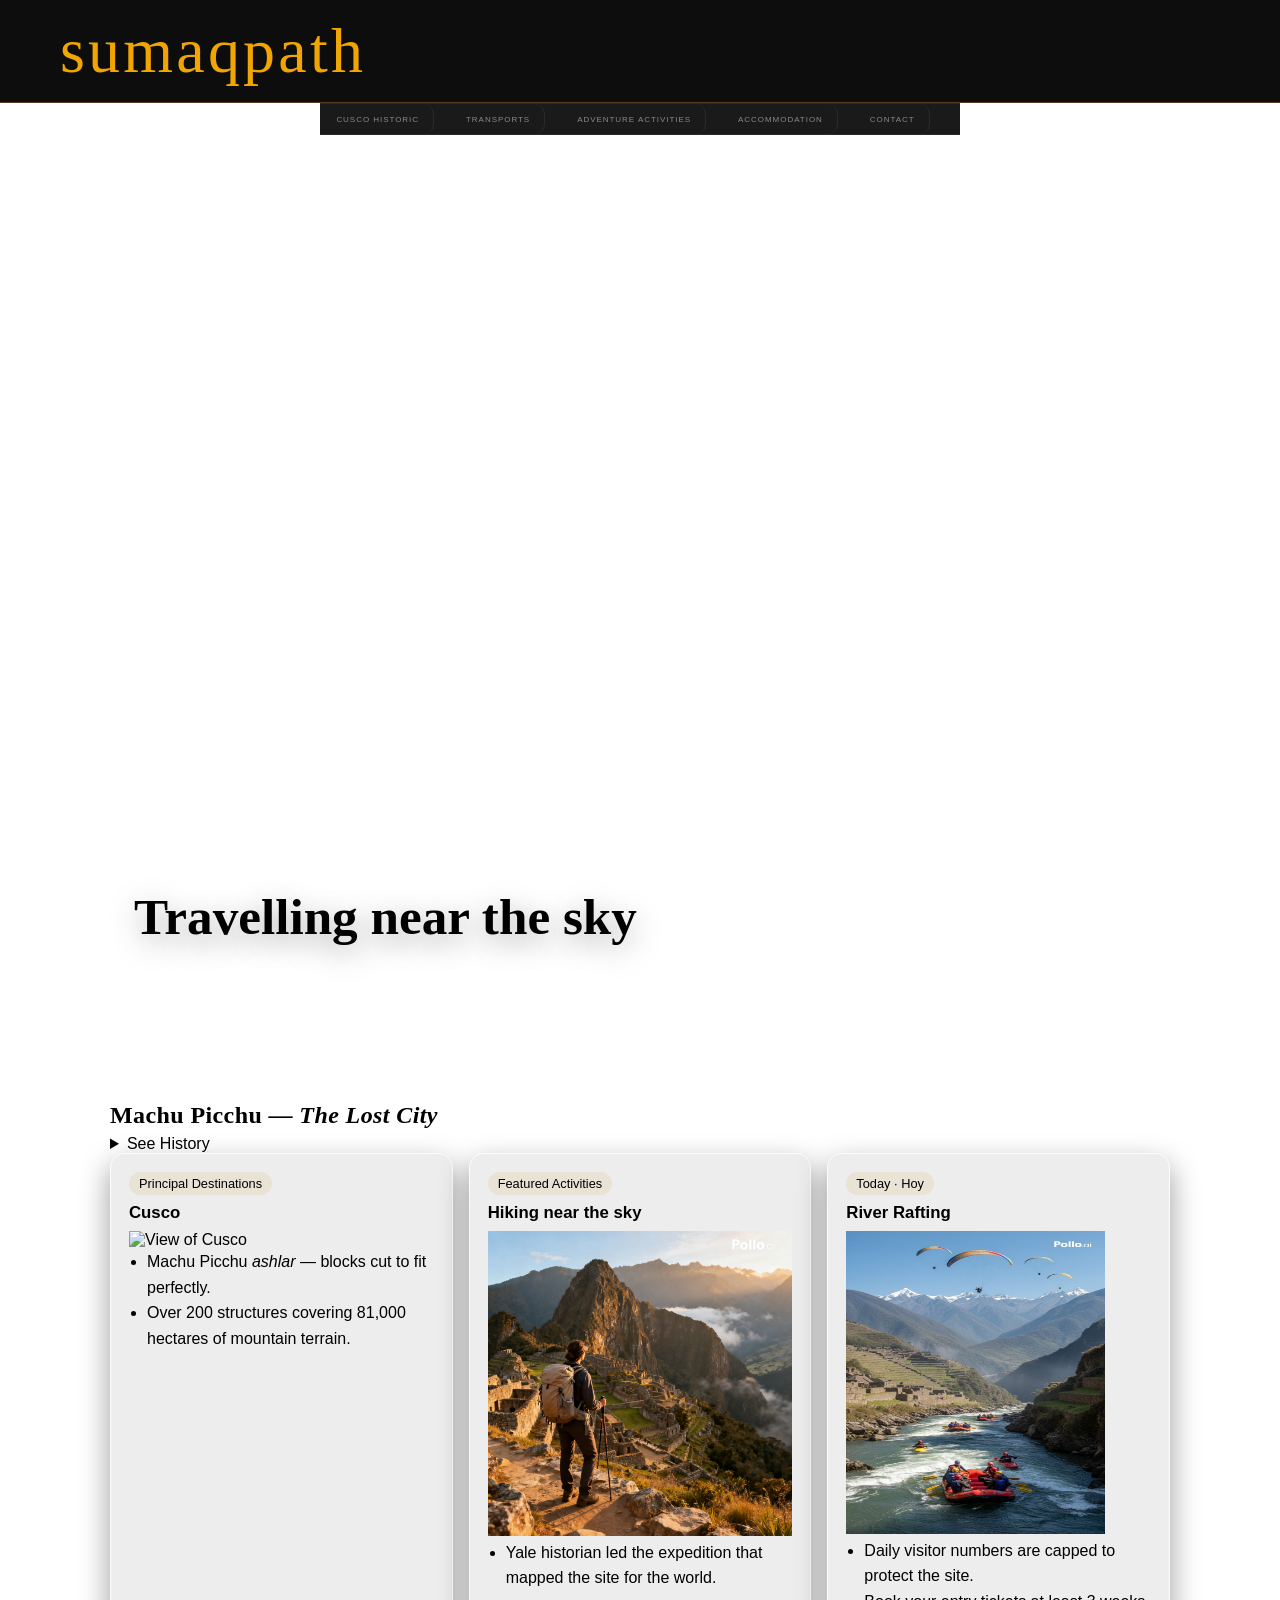
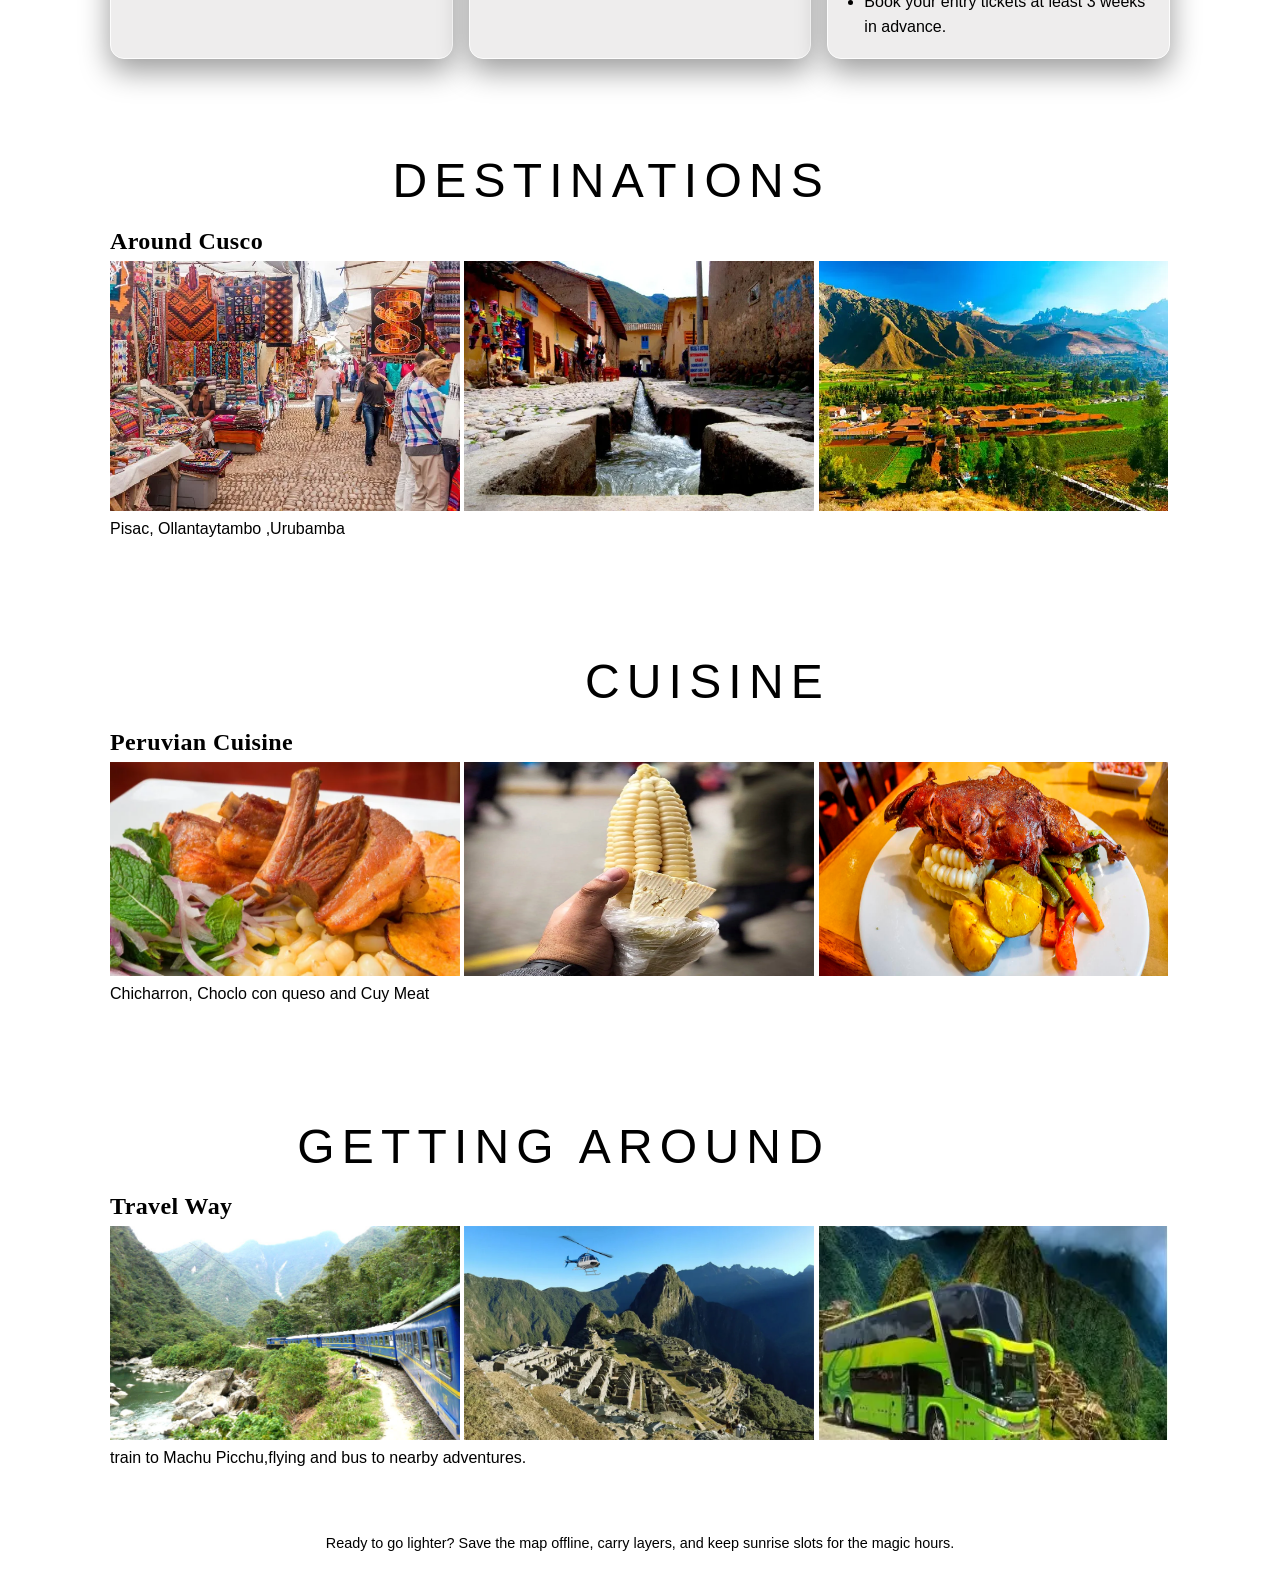
==== index.html @ dcf37de0 "Add files via upload" ====
<!DOCTYPE html>
<html lang="en">

<head>
    <meta charset="UTF-8">
    <meta name="viewport" content="width=device-width, initial-scale=1.0">
    <title>Sumaqpath</title>
    <link rel="stylesheet" href="style.css">
</head>

<body>
    <header>
        <nav>
            <div class="brand">
                <span style="font: weight 300px; color:#f0a500; font-family:Georgia, serif; letter-spacing:0.05em;">
                    sumaqpath
                </span>
            </div>
        </nav>
    </header>

    <nav class="section-nav">
        <a href="cusco-historic.html" class="active">Cusco Historic</a>
        <a href="transports.html">Transports</a>
        <a href="adventure.html">Adventure Activities</a>
        <a href="accommodation.html">Accommodation</a>
        <a href="contact.html">Contact</a>
    </nav>

    <main>

        <!-- HERO -->
        <section class="hero mural">
            <video id="miVideo" autoplay muted playsinline loop preload="auto">
                <source src="istockphoto-2167293862-640_adpp_is.mp4" type="video/mp4">
            </video>

            <div>
                <h1>Travelling near the sky</h1>


            </div>
        </section>

        <hr class="divider">

        <!-- MACHU PICCHU HISTORY -->
        <section id="machu-picchu">
            <p class="section-label"></p>

            <h2>Machu Picchu — <em>The Lost City</em></h2>
            <details class="history-toggle">
                <summary>See History</summary>
                <div class="history-content">

                    <p>
                        Built around 1450 during the reign of the Inca emperor Pachacuti, Machu Picchu sits at
                        2,430 metres above sea level in the Eastern Cordillera of southern Peru, about 80 km
                        northwest of Cusco. Its stones were cut with such precision that no mortar was needed —
                        and during earthquakes, they shift and fall back into place, a remarkable feat of engineering
                        on a site built directly over two fault lines.
                    </p>

                    <p>
                        Abandoned roughly a century later during the Spanish conquest, the citadel remained largely
                        unknown to the outside world until 1911, when historian Hiram Bingham brought it to
                        international attention. Today it is a UNESCO World Heritage Site and one of the New Seven
                        Wonders of the World, receiving over 1.5 million visitors annually.
                    </p>
                </div>
            </details>


            <div class="card-grid">
                <article class="card">
                    <span>Principal Destinations</span>
                    <h3>Cusco</h3>
                    <img src="Cuzco adventures 2.jpeg" alt="View of Cusco" style="width:100%; height:auto;">
                    <ul>
                        <li>Machu Picchu <em>ashlar</em> — blocks cut to fit perfectly.</li>
                        <li>Over 200 structures covering 81,000 hectares of mountain terrain.</li>
                    </ul>
                </article>

                <article class="card">
                    <span>Featured Activities</span>
                    <h3>Hiking near the sky</h3>
                    <img src="Tom.jpeg" alt="Adventure activity in Peru" style="width:100%; height:auto;">
                    <ul>
                        <li>Yale historian led the expedition that mapped the site for the world.</li>

                    </ul>
                </article>

                <article class="card">
                    <span>Today · Hoy</span>
                    <h3>River Rafting</h3>
                    <img src="IMG_1631.JPG" alt="Tourist destination in Peru" style="width:85%; height:34ch;">
                    <ul>
                        <li>Daily visitor numbers are capped to protect the site.</li>
                        <li>Book your entry tickets at least 3 weeks in advance.</li>
                    </ul>
                </article>
            </div>
        </section>

        <hr class="divider">

        <!-- BACKPACKER GUIDE -->
        <section id="Destinations">
            <p class="section-label">Destinations</p>
            <h2>Around Cusco</h2>
            <img src="pisac.webp" alt="Adventure activity in Peru" style="width:33%; height:auto;">
            <img src="Ollantaytambo.webp" alt="Adventure activity in Peru" style="width:33%; height:auto;">
            <img src="Urubamba.webp" alt="Adventure activity in Peru" style="width:33%; height:auto;">
            <p>
                Pisac, Ollantaytambo ,Urubamba

            </p>
        </section>

        <hr class="divider">

        <!-- PERUVIAN CUISINE -->
        <section id="peruvian-cuisine">
            <p class="section-label">Cuisine</p>
            <h2>Peruvian Cuisine</h2>
            <img src="food1.webp" alt="Adventure activity in Peru" style="width:33%; height:24ch;">
            <img src="Choclo con queso.webp" alt="Adventure activity in Peru" style="width:33%; height:24ch;">
            <img src="Cuy.webp" alt="Adventure activity in Peru" style="width:33%; height:24ch;">




            <p>
                Chicharron, Choclo con queso and Cuy Meat

        </section>

        <hr class="divider">

        <!-- GALLERY -->
        <section id="Getting Around">
            <p class="section-label">Getting around</p>
            <h2>Travel Way</h2>
            <img src="tren-machupicchu-sm-media.jpg" alt="Adventure activity in Peru" style="width:33%; height:24ch;">
            <img src="fly.webp" alt="Adventure activity in Peru" style="width:33%; height:24ch;">
            <img src="bus.webp" alt="Adventure activity in Peru" style="width:33%; height:24ch;">

            <p>train to Machu Picchu,flying and bus to nearby adventures.</p>
        </section>

    </main>

    <footer>
        Ready to go lighter? Save the map offline, carry layers, and keep sunrise slots for the magic hours.<br>
        <span style="font-style:italic; color:rgba(233,242,245,0.4);"></span>
    </footer>

    <script>
        const heroDiv = document.querySelector('.hero.mural > div');

        if (heroDiv) {
            const observer = new IntersectionObserver((entries) => {
                entries.forEach((entry) => {
                    if (entry.isIntersecting) {
                        entry.target.classList.add('visible');
                    }
                });
            }, {
                threshold: 0.1
            });

            observer.observe(heroDiv);
        }

        const video = document.getElementById("miVideo");

        if (video) {
            video.muted = true;

            const playVideo = () => {
                video.play().catch(() => { });
            };

            playVideo();
            video.addEventListener("canplay", playVideo);

            document.addEventListener("visibilitychange", () => {
                if (!document.hidden) playVideo();
            });

            document.addEventListener("touchstart", () => {
                video.play().catch(() => { });
            }, { once: true });
        }
    </script>
</body>

</html>
---- style.css ----
:root {
    :root {
        --bg-1: #0D0D0D;
        --bg-2: #1A1A1A;
        --bg-3: #222222;
        --accent: #C9A84C;
        --soft: #F5F0E8;
        --text: #F5F0E8;
        --muted: rgba(245, 240, 232, 0.6);
    }


}

* {
    box-sizing: border-box;
}

body {
    margin: 0;
    font-family: 'Segoe UI', 'Helvetica Neue', Arial, sans-serif;
    color: var(--text);
    background: var(--bg-1));
    min-height: 100vh;
    display: flex;
    flex-direction: column;
}

/* ── HEADER & NAV ── */
header {
    position: sticky;
    top: 0;
    backdrop-filter: blur(10px);
    background: rgba(13, 13, 13, 092);
    border-bottom: 1px solid rgba(261, 168, 76, 0.3);
    z-index: 10;
}

nav {
    max-width: 1200px;
    margin: 0 auto;
    padding: 14px 20px;
    display: flex;
    gap: 18px;
    align-items: center;
    justify-content: space-between;
    flex-wrap: wrap;
}

nav .brand {
    font-family: 'Georgia', 'Times New Roman', serif;
    letter-spacing: 0.5px;
    font-size: 4rem;
    color: var(--soft);
}

nav a {
    color: var(--muted);
    text-decoration: none;
    font-size: 0.95rem;
    padding: 8px 10px;
    border-radius: 10px;
    transition: color 0.2s ease, background 0.2s ease, transform 0.2s ease;
}

nav a:hover {
    color: var(--soft);
    background: rgba(240, 165, 0, 0.12);
    transform: translateY(-1px);
}

/* ── SECTION NAV ── */
.section-nav {
    border-top: 1px solid #2a2a2a;
    border-bottom: 1px solid #2a2a2a;
    display: flex;
    align-items: center;
    padding: 0 16px;
    height: 32px;
    background: #1A1A1A;
    overflow-x: scroll;
    -webkit-overflow-scrolling: touch;
    scrollbar-width: none;
}

.section-nav::-webkit-scrollbar {
    display: none;
}

.section-nav a {
    font-size: 8px;
    letter-spacing: 0.12em;
    text-transform: uppercase;
    color: #8A8A8A;
    text-decoration: none;
    padding: 0 14px 0 0;
    height: 100%;
    display: flex;
    align-items: center;
    border-right: 1px solid #2a2a2a;
    margin-right: 14px;
    white-space: nowrap;
    flex-shrink: 0;
    transition: color 0.2s ease;
    flex: 0 0 auto;
}

.section-nav a:hover {
    color: #C9A84C
}


/* ── HERO ── */
.hero {
    position: relative;
    height: 100vh;
    overflow: hidden;
}

.hero video {
    position: absolute;
    width: 100%;
    height: 100%;
    object-fit: cover;
}

.hero.mural {
    position: relative;
    overflow: hidden;
    min-height: 500px;
    width: 100%;
    display: grid;
    align-items: end;
    color: var(--soft);
}

.hero.mural>div {
    position: relative;
    z-index: 1;
    padding: 60px 24px;
    opacity: 0;
    transform: translateY(40px);
    transition: opacity 0.9s ease, transform 0.9s ease;
}

.hero.mural>div.visible {
    opacity: 1;
    transform: translateY(0);
}

.hero h1 {
    margin: 0 0 10px;
    font-family: 'Georgia', 'Times New Roman', serif;
    font-size: clamp(2.4rem, 6vw, 3.2rem);
    color: var(--soft);
    line-height: 1.1;
    text-shadow: 0 8px 30px rgba(0, 0, 0, 0.35);
    text-align: left;
}

.hero p {
    max-width: 420px;
    margin: 0 0 18px;
    font-size: 1.05rem;
    color: var(--muted);
    text-shadow: 0 8px 30px rgba(0, 0, 0, 0.35);
    text-align: left;

}

/* ── BUTTONS ── */
.cta-row {
    display: flex;
    gap: 12px;
    flex-wrap: wrap;
}

.btn {
    display: inline-flex;
    align-items: center;
    gap: 8px;
    padding: 12px 16px;
    border-radius: 12px;
    border: 1px solid rgba(240, 165, 0, 0.45);
    text-decoration: none;
    color: var(--soft);
    font-weight: 600;
    transition: transform 0.2s ease, box-shadow 0.2s ease, border-color 0.2s ease;
}

.btn:hover {
    transform: translateY(-2px);
    box-shadow: 0 10px 25px rgba(0, 0, 0, 0.25);
    border-color: rgba(240, 165, 0, 0.7);
}

/* ── MAIN SECTIONS ── */
main {
    flex: 1;
}

section {
    max-width: 1100px;
    margin: 0 auto;
    padding: 40px 20px 20px;
}

section h2 {
    margin: 0 0 6px;
    font-family: 'Georgia', 'Times New Roman', serif;
    color: var(--soft);
    letter-spacing: 0.4px;
}

section h2 em {
    font-style: italic;
    color: var(--accent);
}

.section-label {
    font-size: 3rem;
    letter-spacing: 0.15em;
    text-transform: uppercase;
    color: var(--accent);
    margin: 0 0 6px;
    text-align: right;
}

section p {
    margin: 0 0 18px;
    color: var(--muted);
    max-width: 720px;
    line-height: 1.7;
}

section p.es {
    font-style: italic;
    color: rgba(233, 242, 245, 0.5);
    font-size: 0.92rem;
    margin-top: -10px;
}

/* ── CARDS ── */
.card-grid {
    display: grid;
    grid-template-columns: repeat(auto-fit, minmax(230px, 1fr));
    gap: 16px;
}

.card {
    padding: 18px;
    border-radius: 14px;
    background: #eeeded;
    border: 1px solid #fdfdfd;
    box-shadow: 0 12px 30px rgba(0, 0, 0, 0.4);
    transition: transform 0.2s ease, border-color 0.2s ease;
}

.card:hover {
    transform: translateY(-3px);
    border-color: #C9A84C;
}

.card h3 {
    margin: 0 0 8px;
    font-size: 1.05rem;
    color: var(--soft);
}

.card span {
    display: inline-block;
    margin-bottom: 8px;
    padding: 4px 10px;
    border-radius: 999px;
    font-size: 0.8rem;
    background: rgba(201, 168, 76, 0.15);
    color: var(--soft);
}

.card ul {
    margin: 0;
    padding-left: 18px;
    color: var(--muted);
    line-height: 1.6;
}

/* ── DIVIDER ── */
.divider {
    max-width: 1100px;
    margin: 10px auto;
    border: none;
    height: 1px;
    border-top: linear-gradient(90deg, transparent, #C9A84C, transparent);
}

/* ── FOOTER ── */
footer {
    max-width: 1100px;
    margin: 0 auto;
    padding: 26px 20px 40px;
    color: var(--muted);
    text-align: center;
    font-size: 0.9rem;
}

/* ── RESPONSIVE ── */
@media (max-width: 760px) {
    .hero.mural {
        min-height: 100px;
        height: auto;
    }

    .bg-video {
        position: relative;
        width: 180px;
        height: auto;
        top: auto;
        left: auto;
        transform: none;
        display: block;
        margin: 0 auto;
        object-fit: contain;
    }

    nav {
        padding: 8px 12px;
        gap: 4px;
        flex-wrap: wrap;
    }

    nav .brand,
    section h2,
    .hero h1 {
        font-family: 'Playfair Display, serif';

    }

    nav .links {
        display: flex;
        flex-direction: row;
        flex-wrap: wrap;
        gap: 2px;
    }

    nav .links a {
        font-size: 0.7rem;
        padding: 4px 6px;
    }

    video::-webkit-media-controls {
        display: none !important;
    }

    video::-webkit-media-controls-play-button {
        display: none !important;
    }

    .hero {
        padding-top: 100px;
        max-height: 500px;
        overflow: hidden;
        position: relative;
    }

    .hero.mural .hero-text {
        position: relative;
        z-index: 1;
    }

    .hero.mural img {
        position: absolute;
        top: 0;
        left: 0;
        width: 100%;
        height: 100%;
        object-fit: cover;
        object-position: center;
        z-index: 0;
    }


    /* ...todo tu CSS actual... */


    /* Imágenes de cards */
    .card img {
        width: 100%;
        height: 230px;
        object-fit: cover;
        object-position: center;
        border-radius: 12px;
        display: block;
    }

    .card-grid {
        display: flex;
        gap: 16px;
    }

    .card {
        flex: 1;
        align-self: stretch;
        height: 420;
        overflow: hidden;
    }

    h1,
    h2,
    p {
        text-align: center;
    }

    history-toggle {
        margin-top: 20px;
    }

    .history-toggle summary {
        cursor: pointer;
        font-weight: bold;
        font-size: 18px;
        margin-bottom: 10px;
    }

    .history-content {
        max-height: 120px;
        overflow-y: auto;
        line-height: 1.6;
        padding-right: 8px;
    }
}
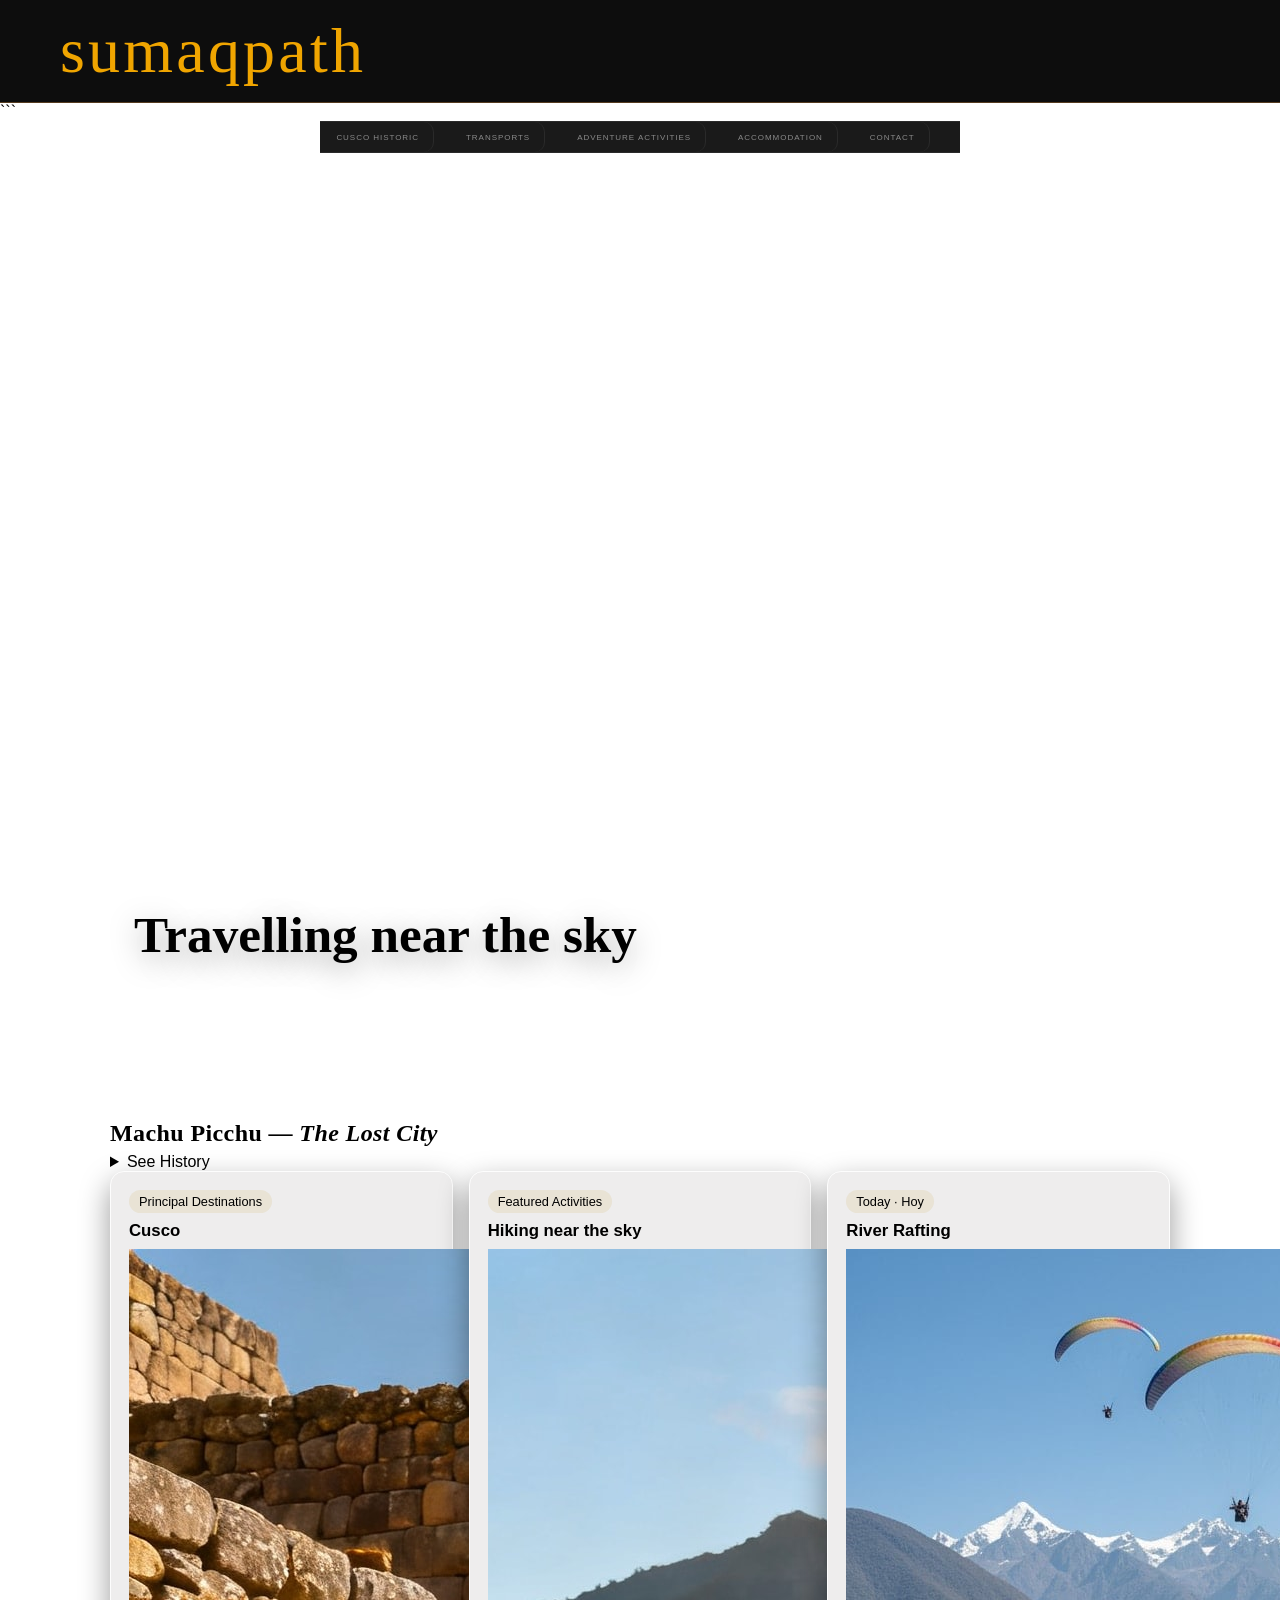
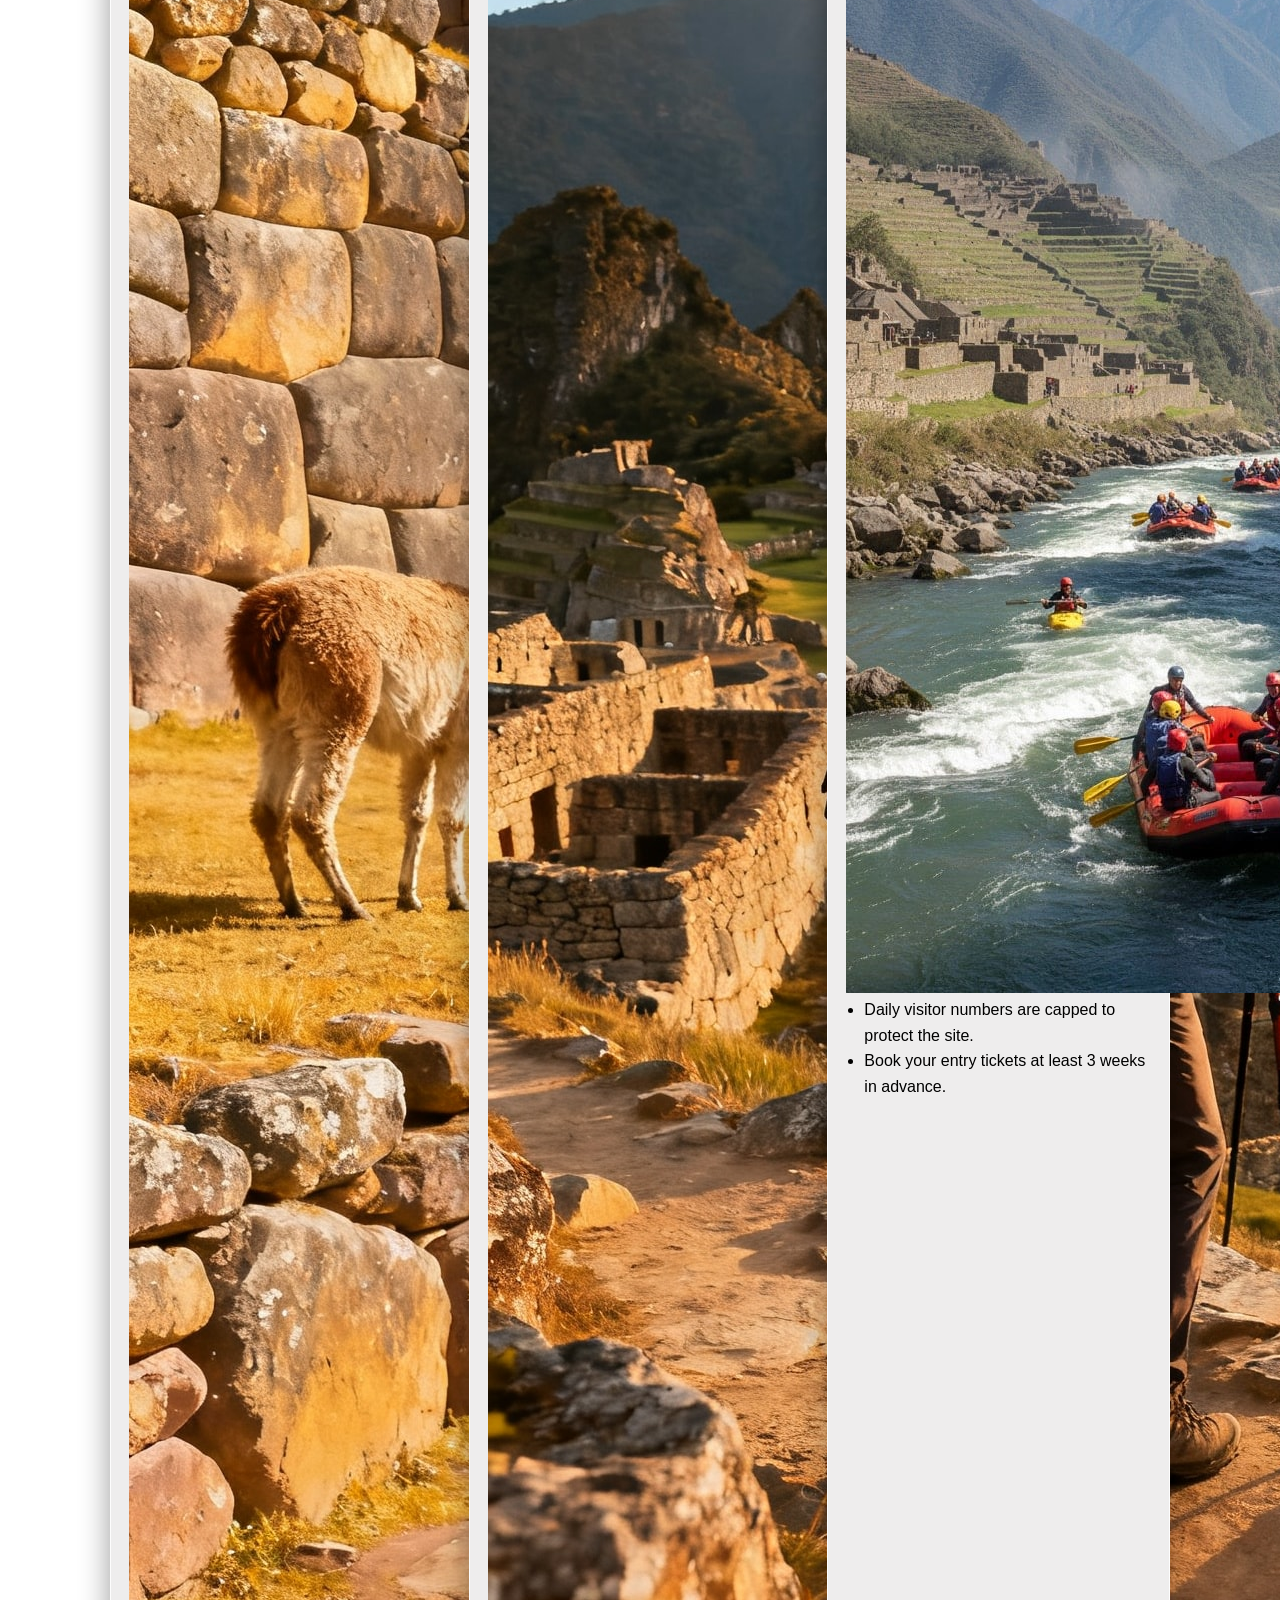
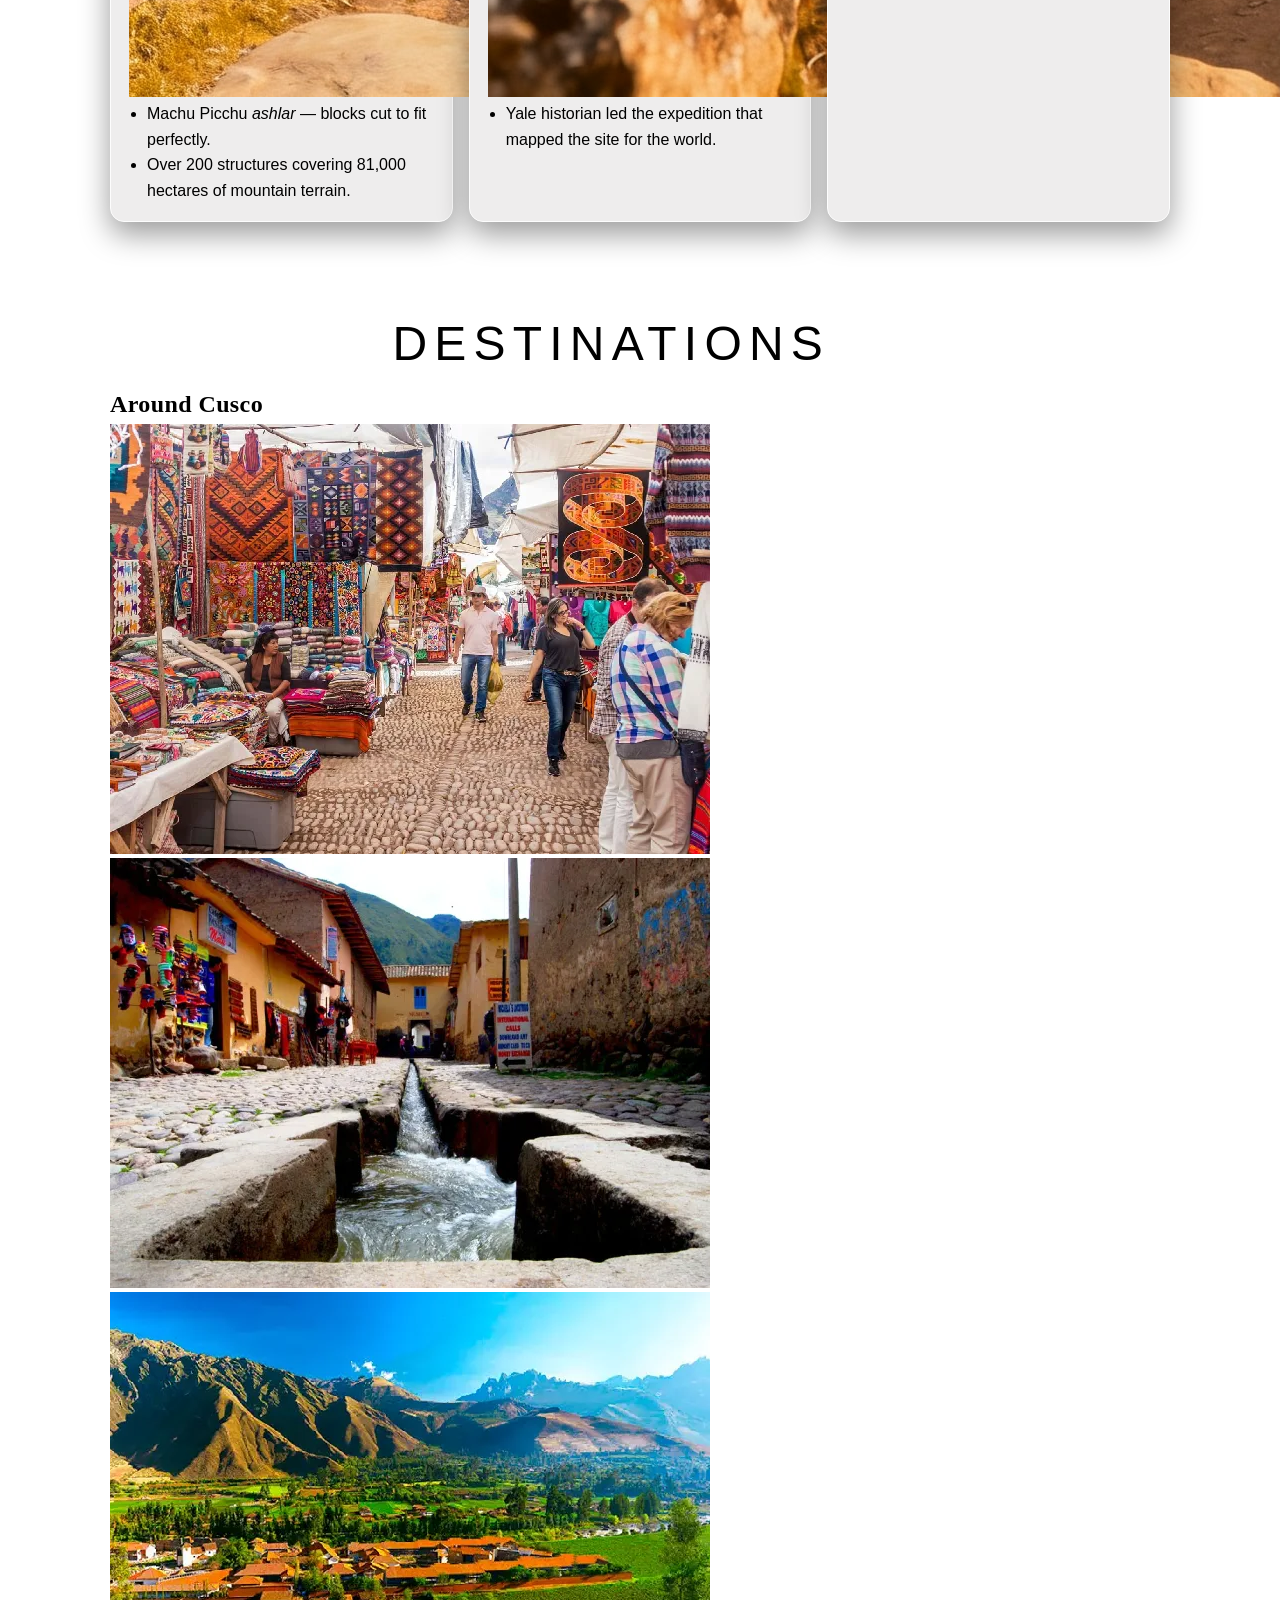
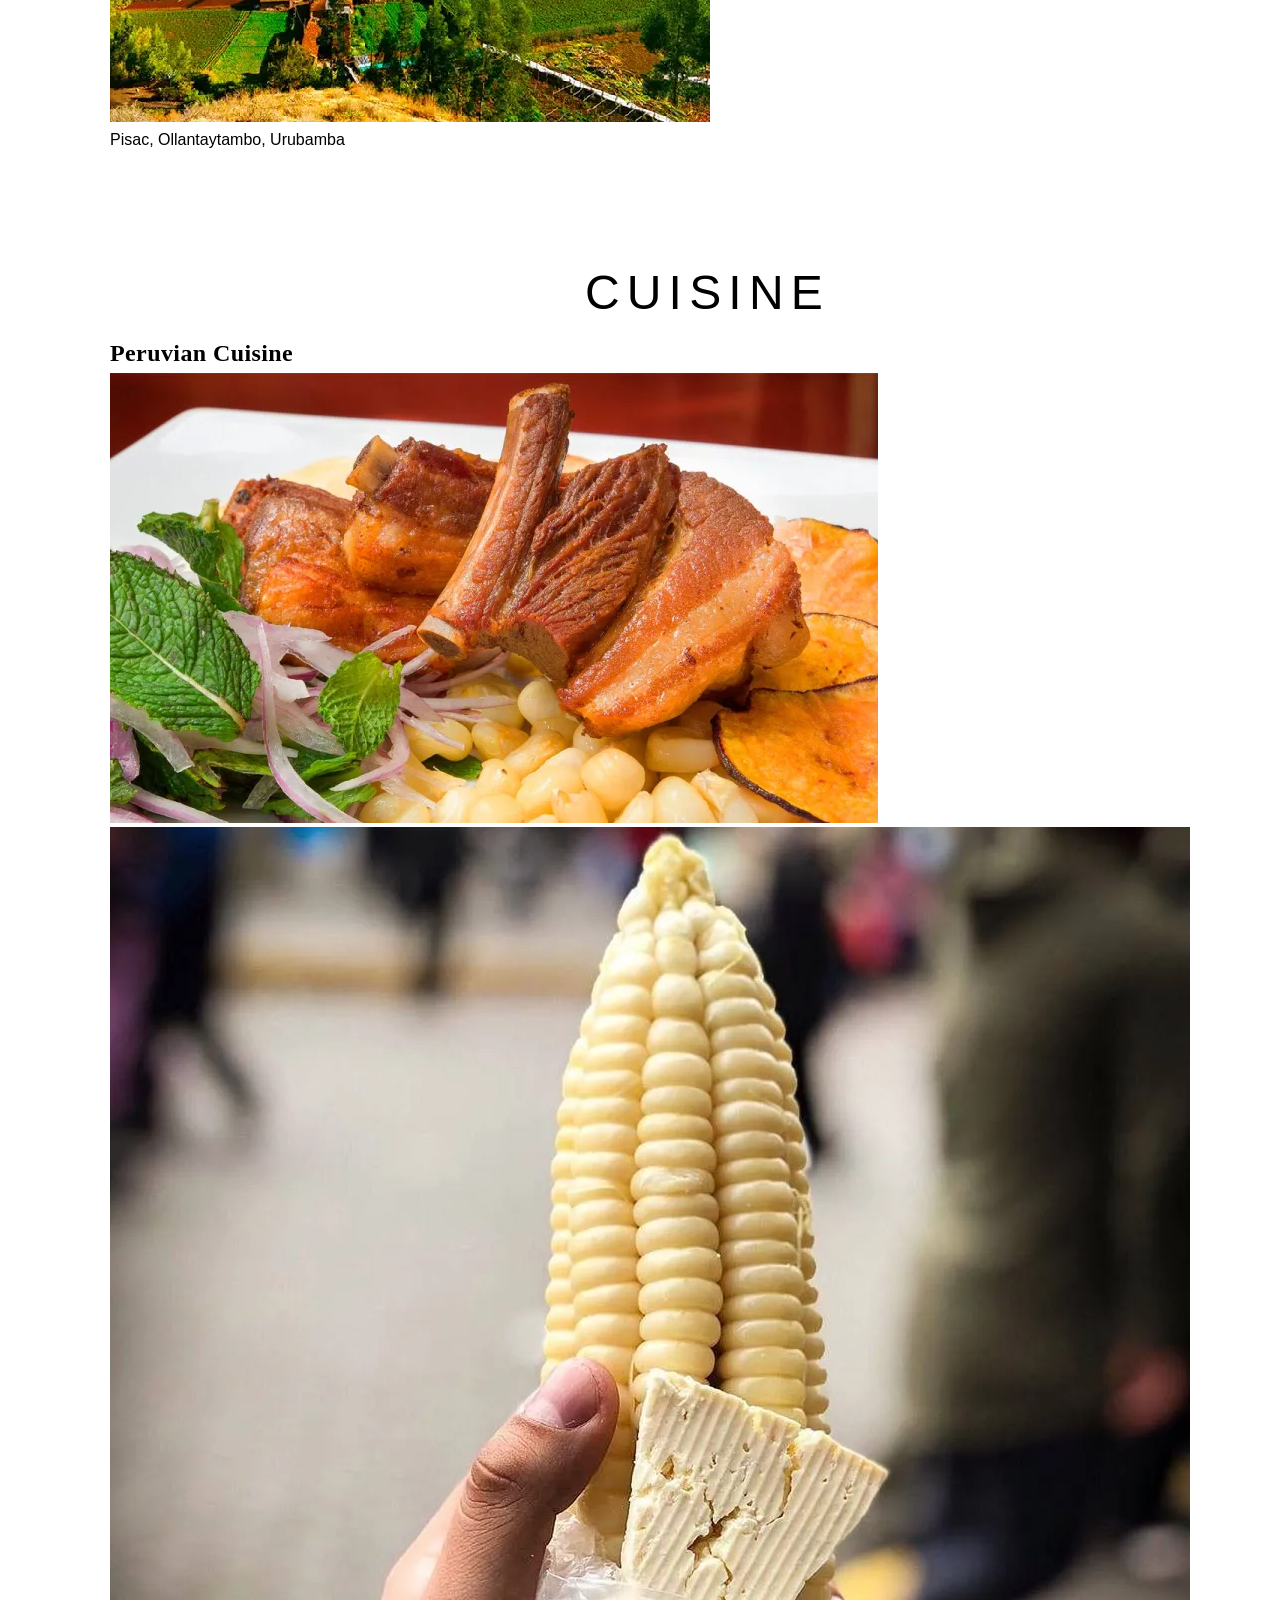
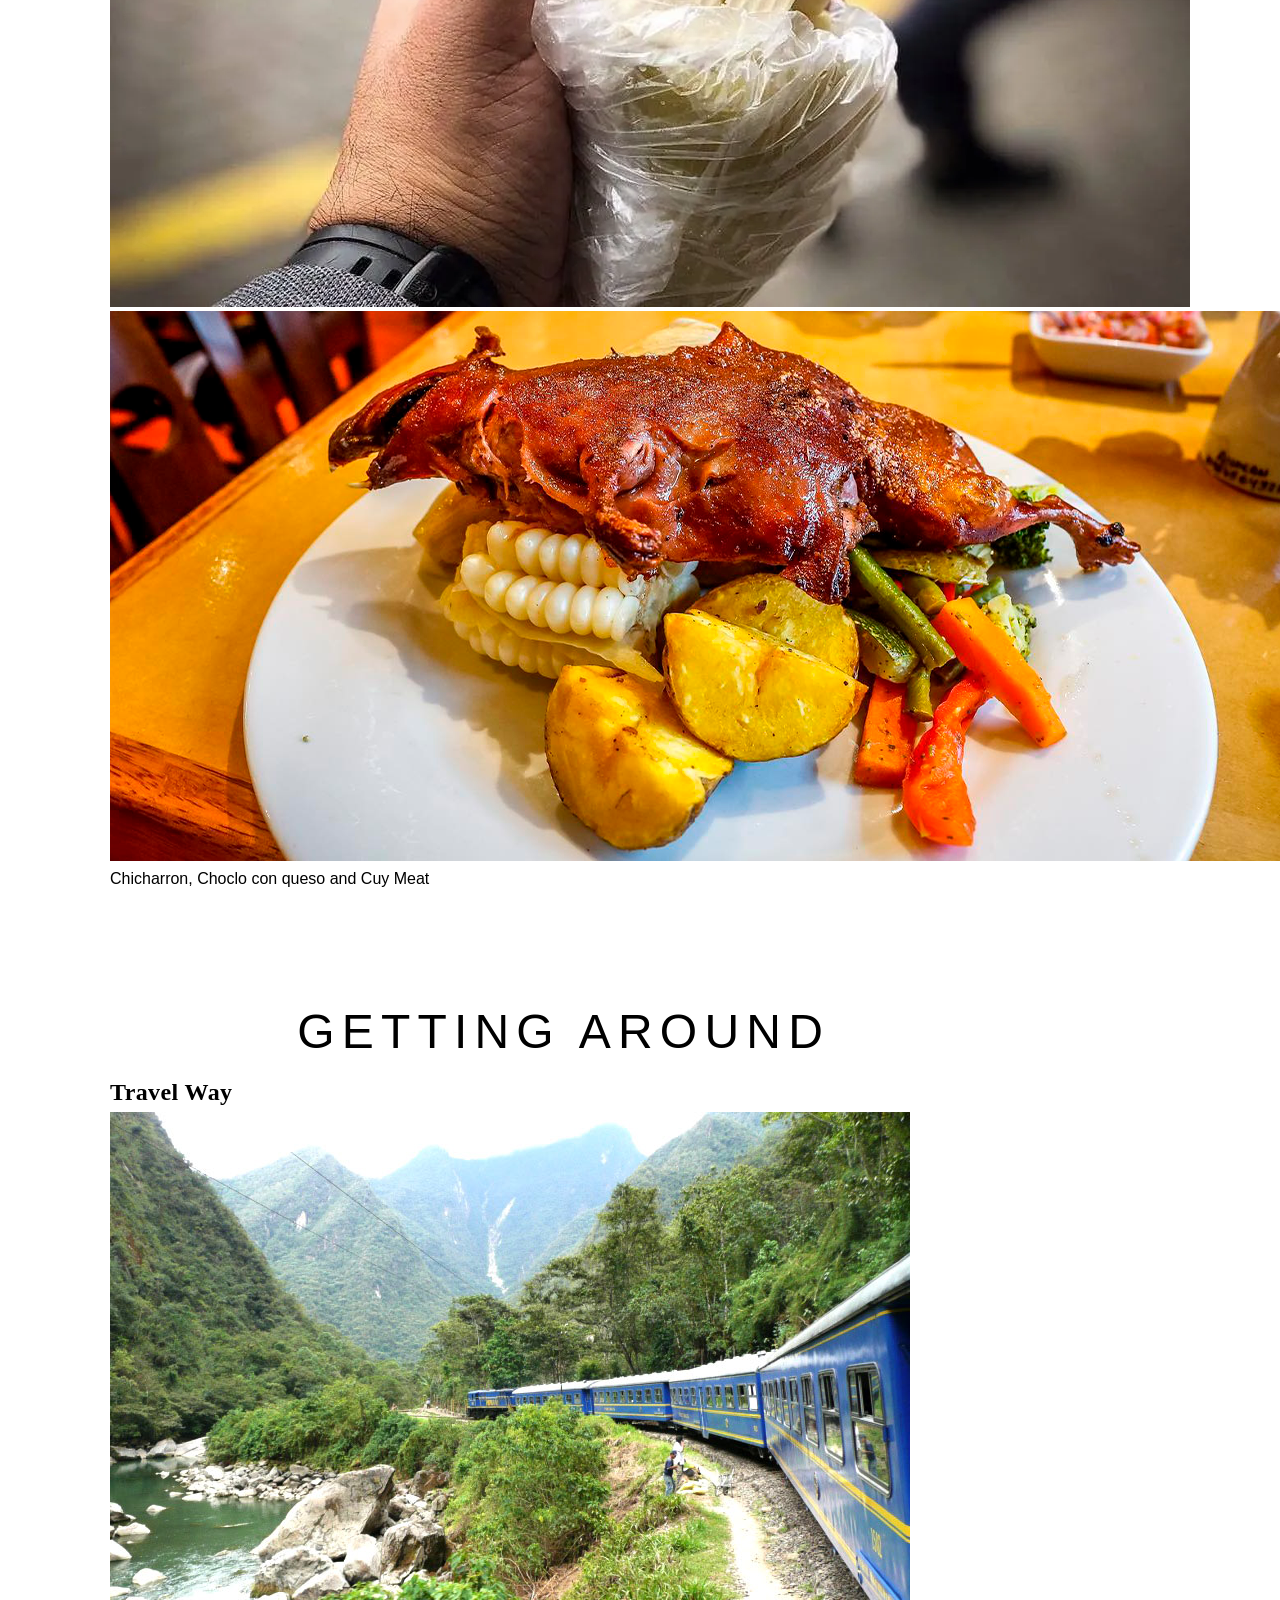
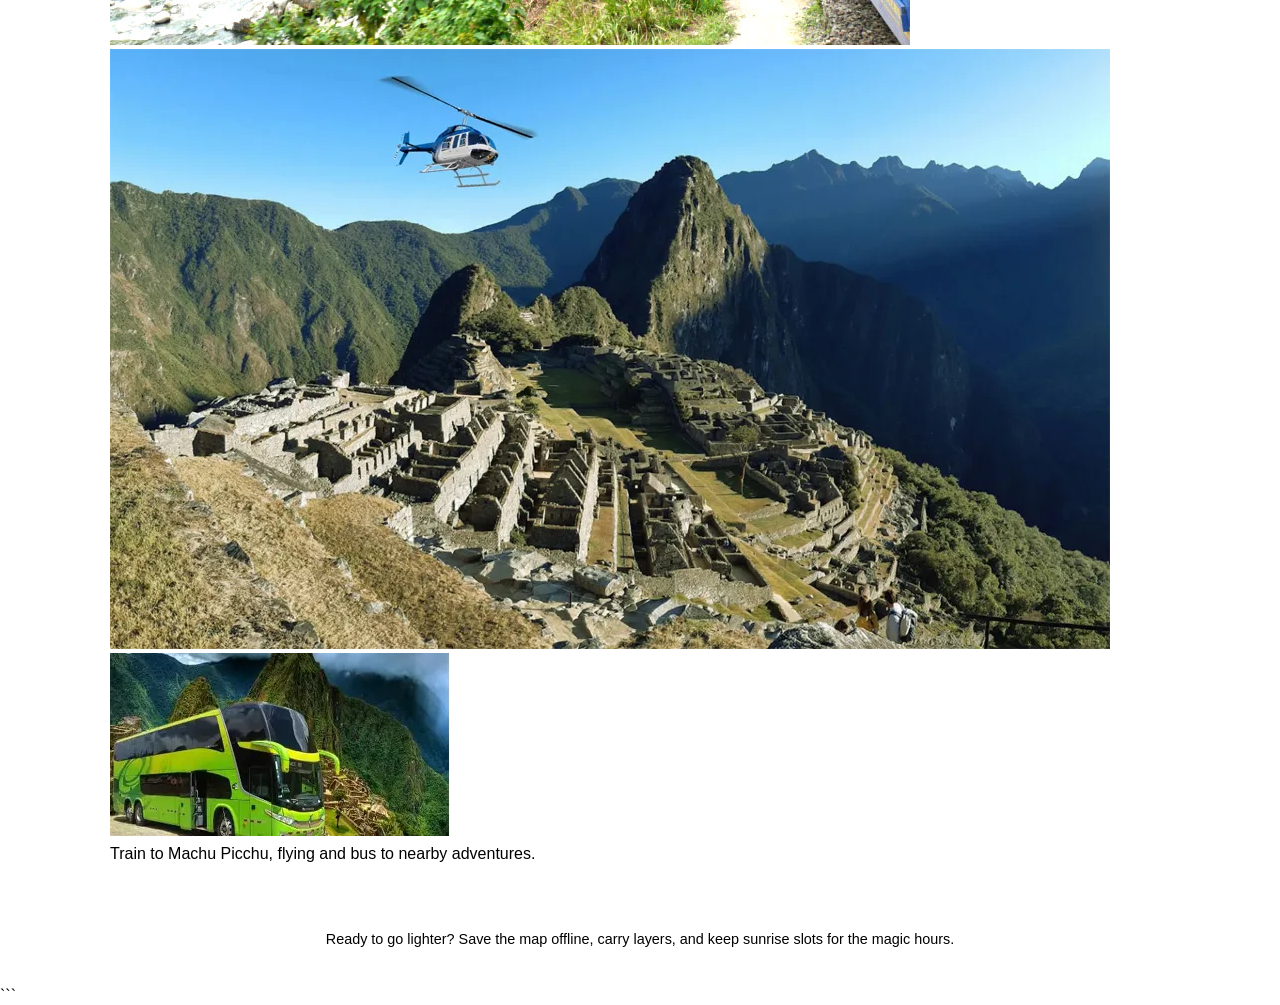
==== commit 997cca72: "Update index.html" ====
--- a/index.html
+++ b/index.html
@@ -1,4 +1,5 @@
 <!DOCTYPE html>
+
 <html lang="en">
 
 <head>
@@ -12,189 +13,169 @@
     <header>
         <nav>
             <div class="brand">
-                <span style="font: weight 300px; color:#f0a500; font-family:Georgia, serif; letter-spacing:0.05em;">
+                <span style="font-weight:300; color:#f0a500; font-family:Georgia, serif; letter-spacing:0.05em;">
                     sumaqpath
                 </span>
             </div>
         </nav>
     </header>
 
-    <nav class="section-nav">
-        <a href="cusco-historic.html" class="active">Cusco Historic</a>
-        <a href="transports.html">Transports</a>
-        <a href="adventure.html">Adventure Activities</a>
-        <a href="accommodation.html">Accommodation</a>
-        <a href="contact.html">Contact</a>
-    </nav>
+```
+<nav class="section-nav">
+    <a href="cusco-historic.html" class="active">Cusco Historic</a>
+    <a href="transports.html">Transports</a>
+    <a href="adventure.html">Adventure Activities</a>
+    <a href="accommodation.html">Accommodation</a>
+    <a href="contact.html">Contact</a>
+</nav>
 
-    <main>
+<main>
 
-        <!-- HERO -->
-        <section class="hero mural">
-            <video id="miVideo" autoplay muted playsinline loop preload="auto">
-                <source src="istockphoto-2167293862-640_adpp_is.mp4" type="video/mp4">
-            </video>
+    <!-- HERO -->
+    <section class="hero mural">
+        <video id="miVideo" autoplay muted playsinline loop preload="auto">
+            <source src="istockphoto-2167293862-640_adpp_is.mp4" type="video/mp4">
+        </video>
+        <div>
+            <h1>Travelling near the sky</h1>
+        </div>
+    </section>
 
-            <div>
-                <h1>Travelling near the sky</h1>
+    <hr class="divider">
 
+    <!-- MACHU PICCHU HISTORY -->
+    <section id="machu-picchu">
+        <p class="section-label"></p>
+        <h2>Machu Picchu — <em>The Lost City</em></h2>
 
+        <details class="history-toggle">
+            <summary>See History</summary>
+            <div class="history-content">
+                <p>
+                    Built around 1450 during the reign of the Inca emperor Pachacuti, Machu Picchu sits at
+                    2,430 metres above sea level in the Eastern Cordillera of southern Peru, about 80 km
+                    northwest of Cusco. Its stones were cut with such precision that no mortar was needed —
+                    and during earthquakes, they shift and fall back into place, a remarkable feat of engineering
+                    on a site built directly over two fault lines.
+                </p>
+                <p>
+                    Abandoned roughly a century later during the Spanish conquest, the citadel remained largely
+                    unknown to the outside world until 1911, when historian Hiram Bingham brought it to
+                    international attention. Today it is a UNESCO World Heritage Site and one of the New Seven
+                    Wonders of the World, receiving over 1.5 million visitors annually.
+                </p>
             </div>
-        </section>
+        </details>
 
-        <hr class="divider">
+        <div class="card-grid">
+            <article class="card">
+                <span>Principal Destinations</span>
+                <h3>Cusco</h3>
+                <img src="Cuzco adventures 2.jpeg" alt="View of Cusco">
+                <ul>
+                    <li>Machu Picchu <em>ashlar</em> — blocks cut to fit perfectly.</li>
+                    <li>Over 200 structures covering 81,000 hectares of mountain terrain.</li>
+                </ul>
+            </article>
 
-        <!-- MACHU PICCHU HISTORY -->
-        <section id="machu-picchu">
-            <p class="section-label"></p>
+            <article class="card">
+                <span>Featured Activities</span>
+                <h3>Hiking near the sky</h3>
+                <img src="Tom.jpeg" alt="Adventure activity in Peru">
+                <ul>
+                    <li>Yale historian led the expedition that mapped the site for the world.</li>
+                </ul>
+            </article>
 
-            <h2>Machu Picchu — <em>The Lost City</em></h2>
-            <details class="history-toggle">
-                <summary>See History</summary>
-                <div class="history-content">
+            <article class="card">
+                <span>Today · Hoy</span>
+                <h3>River Rafting</h3>
+                <img src="IMG_1631.JPG" alt="Tourist destination in Peru">
+                <ul>
+                    <li>Daily visitor numbers are capped to protect the site.</li>
+                    <li>Book your entry tickets at least 3 weeks in advance.</li>
+                </ul>
+            </article>
+        </div>
+    </section>
 
-                    <p>
-                        Built around 1450 during the reign of the Inca emperor Pachacuti, Machu Picchu sits at
-                        2,430 metres above sea level in the Eastern Cordillera of southern Peru, about 80 km
-                        northwest of Cusco. Its stones were cut with such precision that no mortar was needed —
-                        and during earthquakes, they shift and fall back into place, a remarkable feat of engineering
-                        on a site built directly over two fault lines.
-                    </p>
+    <hr class="divider">
 
-                    <p>
-                        Abandoned roughly a century later during the Spanish conquest, the citadel remained largely
-                        unknown to the outside world until 1911, when historian Hiram Bingham brought it to
-                        international attention. Today it is a UNESCO World Heritage Site and one of the New Seven
-                        Wonders of the World, receiving over 1.5 million visitors annually.
-                    </p>
-                </div>
-            </details>
+    <!-- DESTINATIONS -->
+    <section id="Destinations">
+        <p class="section-label">Destinations</p>
+        <h2>Around Cusco</h2>
+        <div class="image-row">
+            <img src="pisac.webp" alt="Pisac">
+            <img src="Ollantaytambo.webp" alt="Ollantaytambo">
+            <img src="Urubamba.webp" alt="Urubamba">
+        </div>
+        <p>Pisac, Ollantaytambo, Urubamba</p>
+    </section>
 
+    <hr class="divider">
 
-            <div class="card-grid">
-                <article class="card">
-                    <span>Principal Destinations</span>
-                    <h3>Cusco</h3>
-                    <img src="Cuzco adventures 2.jpeg" alt="View of Cusco" style="width:100%; height:auto;">
-                    <ul>
-                        <li>Machu Picchu <em>ashlar</em> — blocks cut to fit perfectly.</li>
-                        <li>Over 200 structures covering 81,000 hectares of mountain terrain.</li>
-                    </ul>
-                </article>
+    <!-- PERUVIAN CUISINE -->
+    <section id="peruvian-cuisine">
+        <p class="section-label">Cuisine</p>
+        <h2>Peruvian Cuisine</h2>
+        <div class="image-row">
+            <img src="food1.webp" alt="Chicharron">
+            <img src="Choclo con queso.webp" alt="Choclo con queso">
+            <img src="Cuy.webp" alt="Cuy">
+        </div>
+        <p>Chicharron, Choclo con queso and Cuy Meat</p>
+    </section>
 
-                <article class="card">
-                    <span>Featured Activities</span>
-                    <h3>Hiking near the sky</h3>
-                    <img src="Tom.jpeg" alt="Adventure activity in Peru" style="width:100%; height:auto;">
-                    <ul>
-                        <li>Yale historian led the expedition that mapped the site for the world.</li>
+    <hr class="divider">
 
-                    </ul>
-                </article>
+    <!-- GETTING AROUND -->
+    <section id="getting-around">
+        <p class="section-label">Getting around</p>
+        <h2>Travel Way</h2>
+        <div class="image-row">
+            <img src="tren-machupicchu-sm-media.jpg" alt="Train to Machu Picchu">
+            <img src="fly.webp" alt="Flying">
+            <img src="bus.webp" alt="Bus">
+        </div>
+        <p>Train to Machu Picchu, flying and bus to nearby adventures.</p>
+    </section>
 
-                <article class="card">
-                    <span>Today · Hoy</span>
-                    <h3>River Rafting</h3>
-                    <img src="IMG_1631.JPG" alt="Tourist destination in Peru" style="width:85%; height:34ch;">
-                    <ul>
-                        <li>Daily visitor numbers are capped to protect the site.</li>
-                        <li>Book your entry tickets at least 3 weeks in advance.</li>
-                    </ul>
-                </article>
-            </div>
-        </section>
+</main>
 
-        <hr class="divider">
+<footer>
+    Ready to go lighter? Save the map offline, carry layers, and keep sunrise slots for the magic hours.<br>
+    <span style="font-style:italic; color:rgba(233,242,245,0.4);"></span>
+</footer>
 
-        <!-- BACKPACKER GUIDE -->
-        <section id="Destinations">
-            <p class="section-label">Destinations</p>
-            <h2>Around Cusco</h2>
-            <img src="pisac.webp" alt="Adventure activity in Peru" style="width:33%; height:auto;">
-            <img src="Ollantaytambo.webp" alt="Adventure activity in Peru" style="width:33%; height:auto;">
-            <img src="Urubamba.webp" alt="Adventure activity in Peru" style="width:33%; height:auto;">
-            <p>
-                Pisac, Ollantaytambo ,Urubamba
+<script>
+    // Hero fade-in
+    const heroDiv = document.querySelector('.hero.mural > div');
+    if (heroDiv) {
+        const observer = new IntersectionObserver((entries) => {
+            entries.forEach((entry) => {
+                if (entry.isIntersecting) entry.target.classList.add('visible');
+            });
+        }, { threshold: 0.1 });
+        observer.observe(heroDiv);
+    }
 
-            </p>
-        </section>
+    // Video autoplay con fallback para móvil
+    const video = document.getElementById("miVideo");
+    if (video) {
+        video.muted = true;
+        const playVideo = () => video.play().catch(() => {});
+        playVideo();
+        video.addEventListener("canplay", playVideo);
+        document.addEventListener("visibilitychange", () => {
+            if (!document.hidden) playVideo();
+        });
+        document.addEventListener("touchstart", () => {
+            video.play().catch(() => {});
+        }, { once: true });
+    }
+</script>
+```
 
-        <hr class="divider">
-
-        <!-- PERUVIAN CUISINE -->
-        <section id="peruvian-cuisine">
-            <p class="section-label">Cuisine</p>
-            <h2>Peruvian Cuisine</h2>
-            <img src="food1.webp" alt="Adventure activity in Peru" style="width:33%; height:24ch;">
-            <img src="Choclo con queso.webp" alt="Adventure activity in Peru" style="width:33%; height:24ch;">
-            <img src="Cuy.webp" alt="Adventure activity in Peru" style="width:33%; height:24ch;">
-
-
-
-
-            <p>
-                Chicharron, Choclo con queso and Cuy Meat
-
-        </section>
-
-        <hr class="divider">
-
-        <!-- GALLERY -->
-        <section id="Getting Around">
-            <p class="section-label">Getting around</p>
-            <h2>Travel Way</h2>
-            <img src="tren-machupicchu-sm-media.jpg" alt="Adventure activity in Peru" style="width:33%; height:24ch;">
-            <img src="fly.webp" alt="Adventure activity in Peru" style="width:33%; height:24ch;">
-            <img src="bus.webp" alt="Adventure activity in Peru" style="width:33%; height:24ch;">
-
-            <p>train to Machu Picchu,flying and bus to nearby adventures.</p>
-        </section>
-
-    </main>
-
-    <footer>
-        Ready to go lighter? Save the map offline, carry layers, and keep sunrise slots for the magic hours.<br>
-        <span style="font-style:italic; color:rgba(233,242,245,0.4);"></span>
-    </footer>
-
-    <script>
-        const heroDiv = document.querySelector('.hero.mural > div');
-
-        if (heroDiv) {
-            const observer = new IntersectionObserver((entries) => {
-                entries.forEach((entry) => {
-                    if (entry.isIntersecting) {
-                        entry.target.classList.add('visible');
-                    }
-                });
-            }, {
-                threshold: 0.1
-            });
-
-            observer.observe(heroDiv);
-        }
-
-        const video = document.getElementById("miVideo");
-
-        if (video) {
-            video.muted = true;
-
-            const playVideo = () => {
-                video.play().catch(() => { });
-            };
-
-            playVideo();
-            video.addEventListener("canplay", playVideo);
-
-            document.addEventListener("visibilitychange", () => {
-                if (!document.hidden) playVideo();
-            });
-
-            document.addEventListener("touchstart", () => {
-                video.play().catch(() => { });
-            }, { once: true });
-        }
-    </script>
 </body>
-
-</html>+</html>
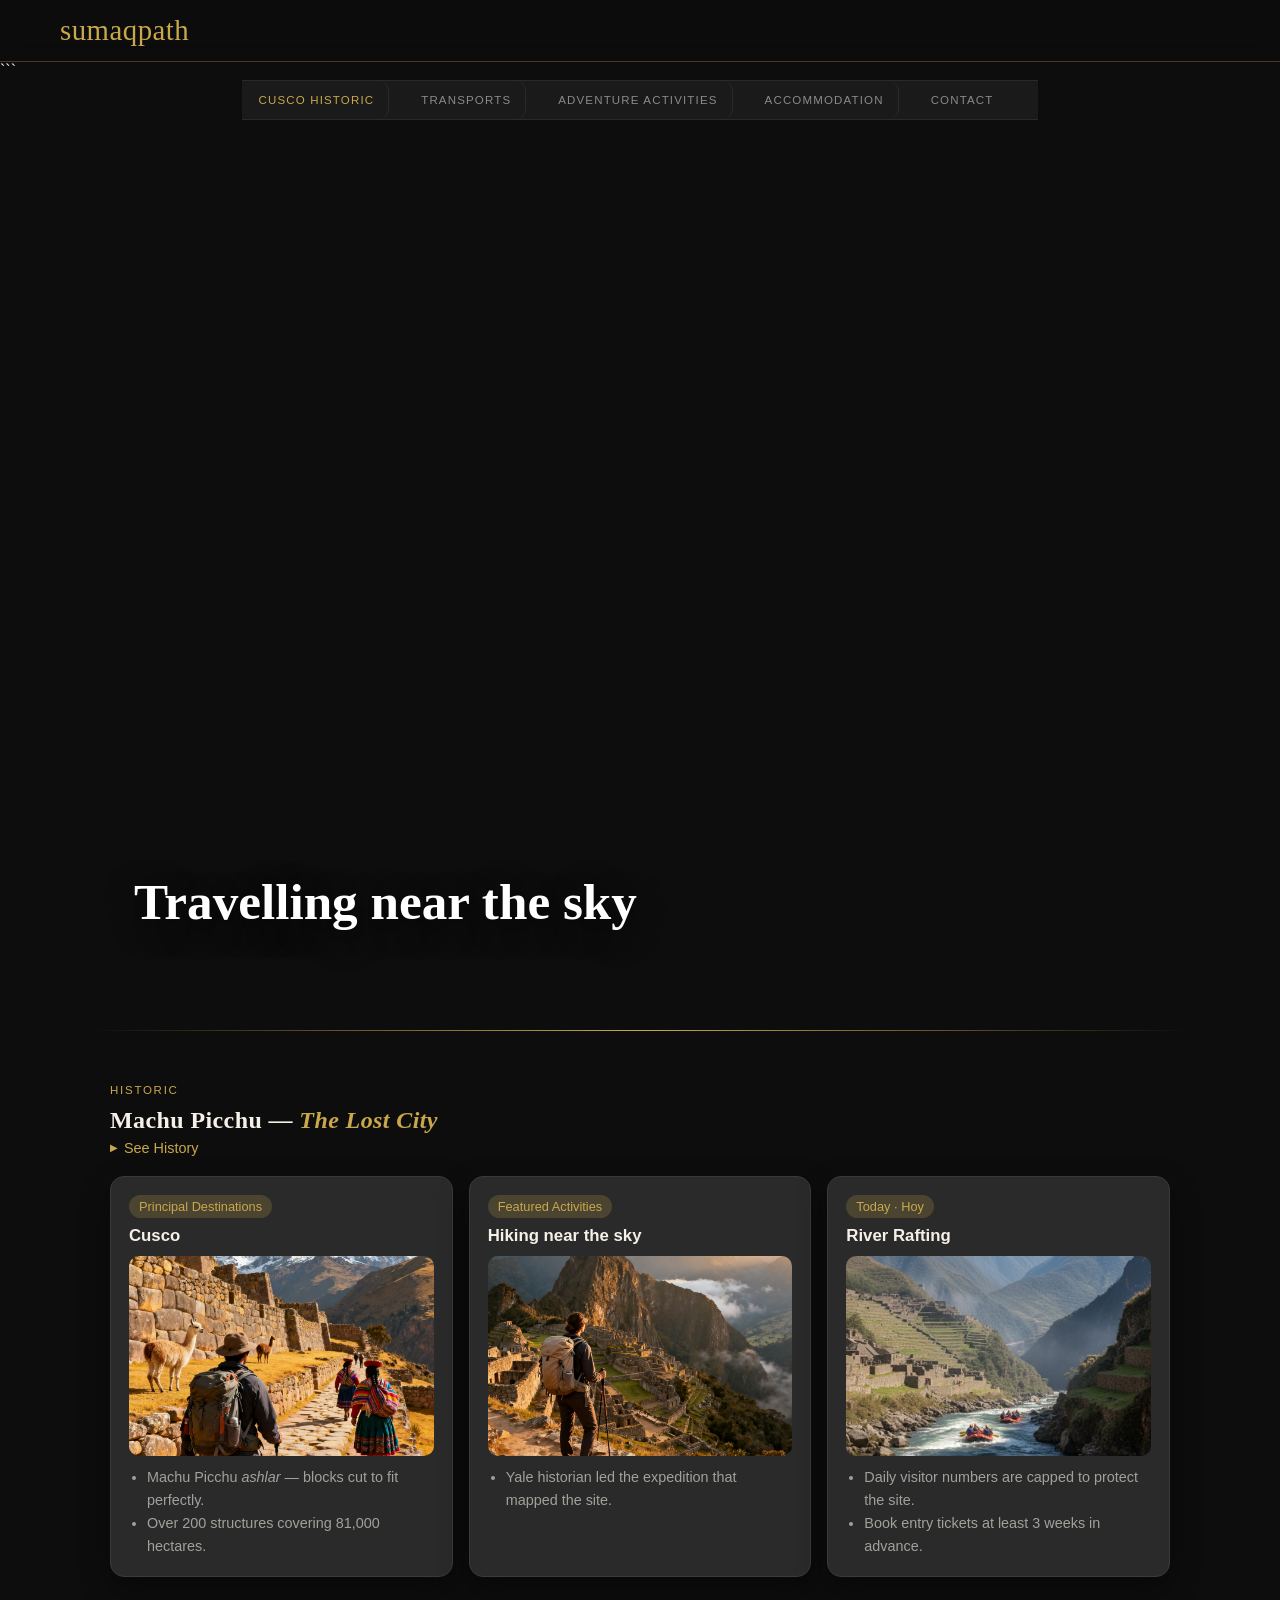
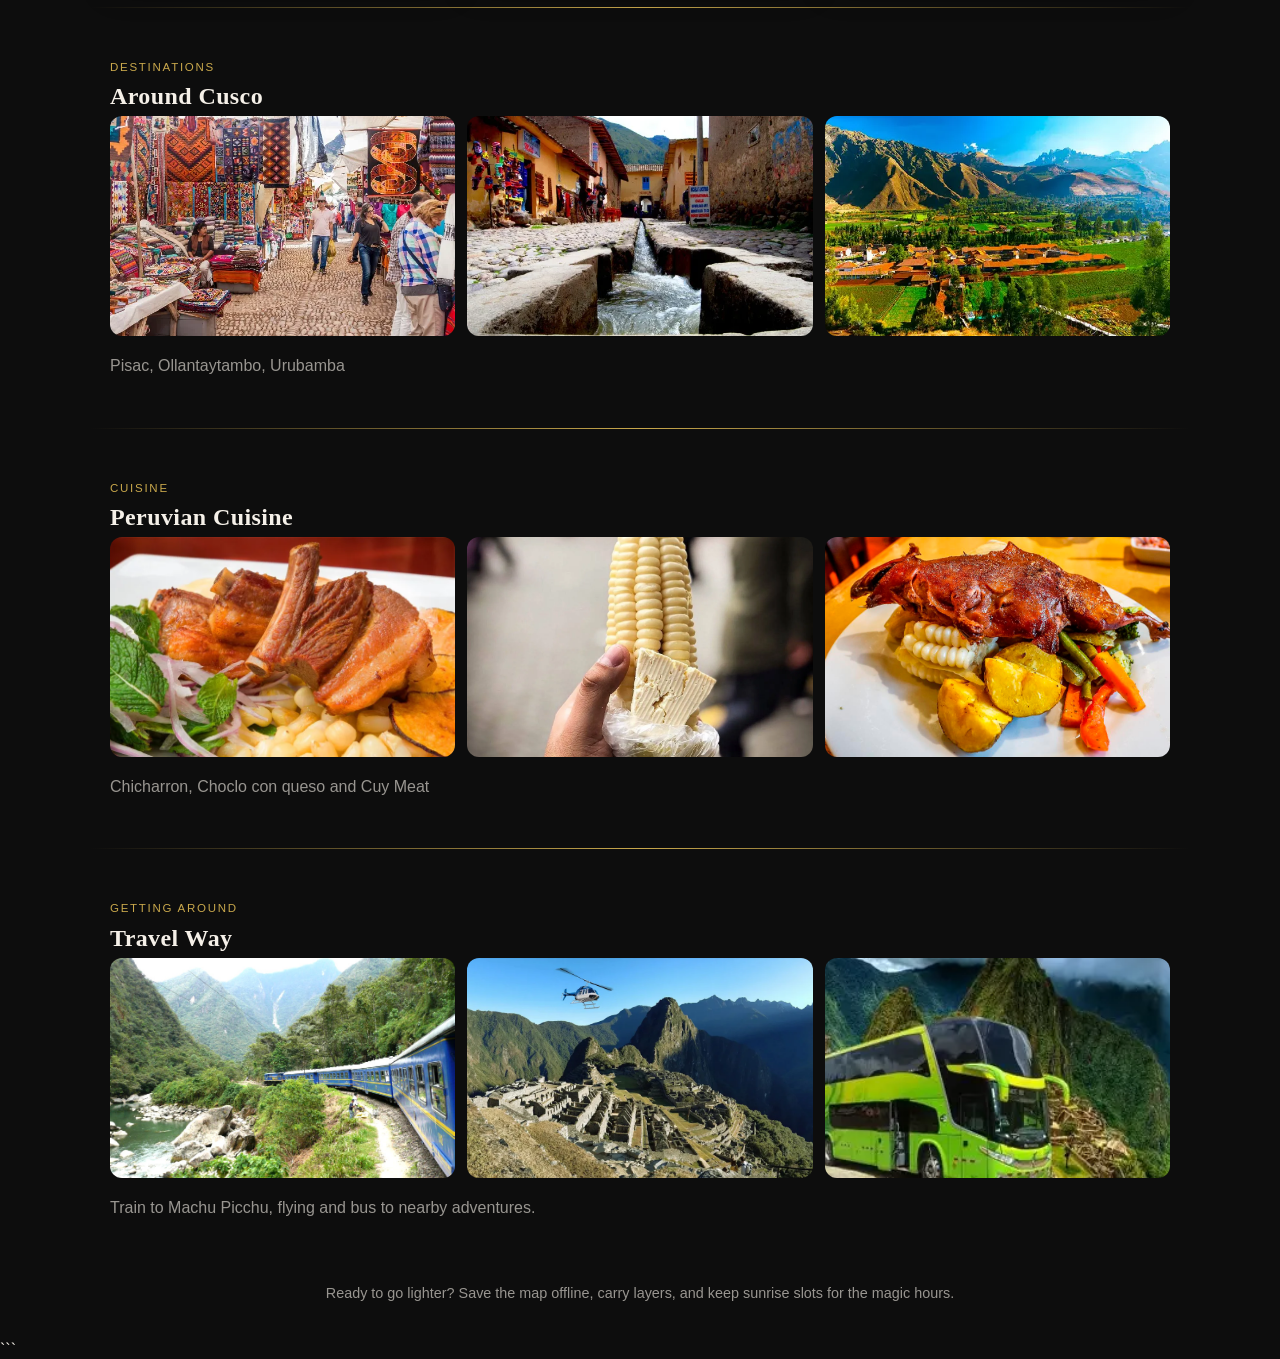
==== commit 31697bc1: "Update index.html" ====
--- a/index.html
+++ b/index.html
@@ -12,11 +12,7 @@
 <body>
     <header>
         <nav>
-            <div class="brand">
-                <span style="font-weight:300; color:#f0a500; font-family:Georgia, serif; letter-spacing:0.05em;">
-                    sumaqpath
-                </span>
-            </div>
+            <div class="brand">sumaqpath</div>
         </nav>
     </header>
 
@@ -43,9 +39,9 @@
 
     <hr class="divider">
 
-    <!-- MACHU PICCHU HISTORY -->
+    <!-- MACHU PICCHU -->
     <section id="machu-picchu">
-        <p class="section-label"></p>
+        <p class="section-label">Historic</p>
         <h2>Machu Picchu — <em>The Lost City</em></h2>
 
         <details class="history-toggle">
@@ -55,14 +51,13 @@
                     Built around 1450 during the reign of the Inca emperor Pachacuti, Machu Picchu sits at
                     2,430 metres above sea level in the Eastern Cordillera of southern Peru, about 80 km
                     northwest of Cusco. Its stones were cut with such precision that no mortar was needed —
-                    and during earthquakes, they shift and fall back into place, a remarkable feat of engineering
-                    on a site built directly over two fault lines.
+                    and during earthquakes, they shift and fall back into place.
                 </p>
                 <p>
                     Abandoned roughly a century later during the Spanish conquest, the citadel remained largely
                     unknown to the outside world until 1911, when historian Hiram Bingham brought it to
                     international attention. Today it is a UNESCO World Heritage Site and one of the New Seven
-                    Wonders of the World, receiving over 1.5 million visitors annually.
+                    Wonders of the World.
                 </p>
             </div>
         </details>
@@ -74,7 +69,7 @@
                 <img src="Cuzco adventures 2.jpeg" alt="View of Cusco">
                 <ul>
                     <li>Machu Picchu <em>ashlar</em> — blocks cut to fit perfectly.</li>
-                    <li>Over 200 structures covering 81,000 hectares of mountain terrain.</li>
+                    <li>Over 200 structures covering 81,000 hectares.</li>
                 </ul>
             </article>
 
@@ -83,17 +78,17 @@
                 <h3>Hiking near the sky</h3>
                 <img src="Tom.jpeg" alt="Adventure activity in Peru">
                 <ul>
-                    <li>Yale historian led the expedition that mapped the site for the world.</li>
+                    <li>Yale historian led the expedition that mapped the site.</li>
                 </ul>
             </article>
 
             <article class="card">
                 <span>Today · Hoy</span>
                 <h3>River Rafting</h3>
-                <img src="IMG_1631.JPG" alt="Tourist destination in Peru">
+                <img src="IMG_1631.JPG" alt="River rafting in Peru">
                 <ul>
                     <li>Daily visitor numbers are capped to protect the site.</li>
-                    <li>Book your entry tickets at least 3 weeks in advance.</li>
+                    <li>Book entry tickets at least 3 weeks in advance.</li>
                 </ul>
             </article>
         </div>
@@ -115,7 +110,7 @@
 
     <hr class="divider">
 
-    <!-- PERUVIAN CUISINE -->
+    <!-- CUISINE -->
     <section id="peruvian-cuisine">
         <p class="section-label">Cuisine</p>
         <h2>Peruvian Cuisine</h2>
@@ -144,23 +139,20 @@
 </main>
 
 <footer>
-    Ready to go lighter? Save the map offline, carry layers, and keep sunrise slots for the magic hours.<br>
-    <span style="font-style:italic; color:rgba(233,242,245,0.4);"></span>
+    Ready to go lighter? Save the map offline, carry layers, and keep sunrise slots for the magic hours.
 </footer>
 
 <script>
-    // Hero fade-in
     const heroDiv = document.querySelector('.hero.mural > div');
     if (heroDiv) {
         const observer = new IntersectionObserver((entries) => {
-            entries.forEach((entry) => {
+            entries.forEach(entry => {
                 if (entry.isIntersecting) entry.target.classList.add('visible');
             });
         }, { threshold: 0.1 });
         observer.observe(heroDiv);
     }
 
-    // Video autoplay con fallback para móvil
     const video = document.getElementById("miVideo");
     if (video) {
         video.muted = true;
--- a/style.css
+++ b/style.css
@@ -1,15 +1,11 @@
 :root {
-    :root {
-        --bg-1: #0D0D0D;
-        --bg-2: #1A1A1A;
-        --bg-3: #222222;
-        --accent: #C9A84C;
-        --soft: #F5F0E8;
-        --text: #F5F0E8;
-        --muted: rgba(245, 240, 232, 0.6);
-    }
-
-
+    --bg-1: #0D0D0D;
+    --bg-2: #1A1A1A;
+    --bg-3: #222222;
+    --accent: #C9A84C;
+    --soft: #F5F0E8;
+    --text: #F5F0E8;
+    --muted: rgba(245, 240, 232, 0.6);
 }
 
 * {
@@ -20,7 +16,7 @@
     margin: 0;
     font-family: 'Segoe UI', 'Helvetica Neue', Arial, sans-serif;
     color: var(--text);
-    background: var(--bg-1));
+    background: var(--bg-1);
     min-height: 100vh;
     display: flex;
     flex-direction: column;
@@ -31,8 +27,8 @@
     position: sticky;
     top: 0;
     backdrop-filter: blur(10px);
-    background: rgba(13, 13, 13, 092);
-    border-bottom: 1px solid rgba(261, 168, 76, 0.3);
+    background: rgba(13, 13, 13, 0.92);
+    border-bottom: 1px solid rgba(201, 168, 76, 0.3);
     z-index: 10;
 }
 
@@ -50,8 +46,8 @@
 nav .brand {
     font-family: 'Georgia', 'Times New Roman', serif;
     letter-spacing: 0.5px;
-    font-size: 4rem;
-    color: var(--soft);
+    font-size: 1.8rem;
+    color: var(--accent);
 }
 
 nav a {
@@ -76,9 +72,9 @@
     display: flex;
     align-items: center;
     padding: 0 16px;
-    height: 32px;
+    height: 40px;
     background: #1A1A1A;
-    overflow-x: scroll;
+    overflow-x: auto;
     -webkit-overflow-scrolling: touch;
     scrollbar-width: none;
 }
@@ -88,8 +84,8 @@
 }
 
 .section-nav a {
-    font-size: 8px;
-    letter-spacing: 0.12em;
+    font-size: 0.72rem;
+    letter-spacing: 0.1em;
     text-transform: uppercase;
     color: #8A8A8A;
     text-decoration: none;
@@ -102,13 +98,16 @@
     white-space: nowrap;
     flex-shrink: 0;
     transition: color 0.2s ease;
-    flex: 0 0 auto;
-}
-
-.section-nav a:hover {
-    color: #C9A84C
-}
-
+}
+
+.section-nav a:last-child {
+    border-right: none;
+}
+
+.section-nav a:hover,
+.section-nav a.active {
+    color: var(--accent);
+}
 
 /* ── HERO ── */
 .hero {
@@ -134,7 +133,7 @@
     color: var(--soft);
 }
 
-.hero.mural>div {
+.hero.mural > div {
     position: relative;
     z-index: 1;
     padding: 60px 24px;
@@ -143,7 +142,7 @@
     transition: opacity 0.9s ease, transform 0.9s ease;
 }
 
-.hero.mural>div.visible {
+.hero.mural > div.visible {
     opacity: 1;
     transform: translateY(0);
 }
@@ -151,10 +150,10 @@
 .hero h1 {
     margin: 0 0 10px;
     font-family: 'Georgia', 'Times New Roman', serif;
-    font-size: clamp(2.4rem, 6vw, 3.2rem);
-    color: var(--soft);
+    font-size: clamp(2rem, 6vw, 3.2rem);
+    color: #fff;
     line-height: 1.1;
-    text-shadow: 0 8px 30px rgba(0, 0, 0, 0.35);
+    text-shadow: 0 8px 30px rgba(0, 0, 0, 0.7);
     text-align: left;
 }
 
@@ -165,7 +164,6 @@
     color: var(--muted);
     text-shadow: 0 8px 30px rgba(0, 0, 0, 0.35);
     text-align: left;
-
 }
 
 /* ── BUTTONS ── */
@@ -218,12 +216,11 @@
 }
 
 .section-label {
-    font-size: 3rem;
+    font-size: 0.72rem;
     letter-spacing: 0.15em;
     text-transform: uppercase;
     color: var(--accent);
     margin: 0 0 6px;
-    text-align: right;
 }
 
 section p {
@@ -235,30 +232,66 @@
 
 section p.es {
     font-style: italic;
-    color: rgba(233, 242, 245, 0.5);
+    color: rgba(245, 240, 232, 0.5);
     font-size: 0.92rem;
     margin-top: -10px;
+}
+
+/* ── HISTORY TOGGLE ── */
+.history-toggle {
+    margin-bottom: 20px;
+}
+
+.history-toggle summary {
+    cursor: pointer;
+    font-size: 0.9rem;
+    color: var(--accent);
+    list-style: none;
+    display: flex;
+    align-items: center;
+    gap: 6px;
+    user-select: none;
+}
+
+.history-toggle summary::before {
+    content: '▶';
+    font-size: 0.6rem;
+    transition: transform 0.2s;
+}
+
+.history-toggle[open] summary::before {
+    transform: rotate(90deg);
+}
+
+.history-content {
+    max-height: 200px;
+    overflow-y: auto;
+    line-height: 1.7;
+    padding-right: 8px;
+    color: var(--muted);
+    margin-top: 10px;
 }
 
 /* ── CARDS ── */
 .card-grid {
     display: grid;
-    grid-template-columns: repeat(auto-fit, minmax(230px, 1fr));
+    grid-template-columns: repeat(auto-fit, minmax(260px, 1fr));
     gap: 16px;
 }
 
 .card {
     padding: 18px;
     border-radius: 14px;
-    background: #eeeded;
-    border: 1px solid #fdfdfd;
+    background: #2a2a2a;
+    border: 1px solid #3a3a3a;
     box-shadow: 0 12px 30px rgba(0, 0, 0, 0.4);
     transition: transform 0.2s ease, border-color 0.2s ease;
+    overflow: hidden;
 }
 
 .card:hover {
     transform: translateY(-3px);
-    border-color: #C9A84C;
+    border-color: var(--accent);
 }
 
 .card h3 {
@@ -273,8 +306,8 @@
     padding: 4px 10px;
     border-radius: 999px;
     font-size: 0.8rem;
-    background: rgba(201, 168, 76, 0.15);
-    color: var(--soft);
+    background: rgba(201, 168, 76, 0.2);
+    color: var(--accent);
 }
 
 .card ul {
@@ -282,6 +315,33 @@
     padding-left: 18px;
     color: var(--muted);
     line-height: 1.6;
+    font-size: 0.9rem;
+}
+
+.card img {
+    width: 100%;
+    height: 200px;
+    object-fit: cover;
+    object-position: center;
+    border-radius: 10px;
+    display: block;
+    margin: 10px 0;
+}
+
+/* ── IMAGE ROW ── */
+.image-row {
+    display: grid;
+    grid-template-columns: repeat(3, 1fr);
+    gap: 12px;
+    margin-bottom: 16px;
+}
+
+.image-row img {
+    width: 100%;
+    height: 220px;
+    object-fit: cover;
+    border-radius: 12px;
+    display: block;
 }
 
 /* ── DIVIDER ── */
@@ -290,7 +350,7 @@
     margin: 10px auto;
     border: none;
     height: 1px;
-    border-top: linear-gradient(90deg, transparent, #C9A84C, transparent);
+    background: linear-gradient(90deg, transparent, var(--accent), transparent);
 }
 
 /* ── FOOTER ── */
@@ -303,128 +363,70 @@
     font-size: 0.9rem;
 }
 
-/* ── RESPONSIVE ── */
+/* ── RESPONSIVE MÓVIL ── */
 @media (max-width: 760px) {
-    .hero.mural {
-        min-height: 100px;
-        height: auto;
-    }
-
-    .bg-video {
-        position: relative;
-        width: 180px;
-        height: auto;
-        top: auto;
-        left: auto;
-        transform: none;
-        display: block;
-        margin: 0 auto;
-        object-fit: contain;
+
+    nav .brand {
+        font-size: 1.3rem;
     }
 
     nav {
         padding: 8px 12px;
         gap: 4px;
-        flex-wrap: wrap;
-    }
-
-    nav .brand,
-    section h2,
+    }
+
+    .hero.mural {
+        min-height: 280px;
+        max-height: 420px;
+    }
+
     .hero h1 {
-        font-family: 'Playfair Display, serif';
-
-    }
-
-    nav .links {
-        display: flex;
-        flex-direction: row;
-        flex-wrap: wrap;
-        gap: 2px;
-    }
-
-    nav .links a {
-        font-size: 0.7rem;
-        padding: 4px 6px;
-    }
-
-    video::-webkit-media-controls {
-        display: none !important;
-    }
-
+        font-size: 1.5rem;
+        text-align: center;
+    }
+
+    section {
+        padding: 28px 16px;
+    }
+
+    section h2 {
+        font-size: 1.3rem;
+        text-align: center;
+    }
+
+    section p {
+        text-align: center;
+    }
+
+    .section-label {
+        text-align: center;
+    }
+
+    .card-grid {
+        grid-template-columns: 1fr;
+        gap: 14px;
+    }
+
+    .card {
+        height: auto;
+    }
+
+    .image-row {
+        grid-template-columns: 1fr;
+        gap: 10px;
+    }
+
+    .image-row img {
+        height: 200px;
+    }
+
+    .history-content {
+        max-height: 160px;
+        font-size: 0.9rem;
+    }
+
+    video::-webkit-media-controls,
     video::-webkit-media-controls-play-button {
         display: none !important;
     }
-
-    .hero {
-        padding-top: 100px;
-        max-height: 500px;
-        overflow: hidden;
-        position: relative;
-    }
-
-    .hero.mural .hero-text {
-        position: relative;
-        z-index: 1;
-    }
-
-    .hero.mural img {
-        position: absolute;
-        top: 0;
-        left: 0;
-        width: 100%;
-        height: 100%;
-        object-fit: cover;
-        object-position: center;
-        z-index: 0;
-    }
-
-
-    /* ...todo tu CSS actual... */
-
-
-    /* Imágenes de cards */
-    .card img {
-        width: 100%;
-        height: 230px;
-        object-fit: cover;
-        object-position: center;
-        border-radius: 12px;
-        display: block;
-    }
-
-    .card-grid {
-        display: flex;
-        gap: 16px;
-    }
-
-    .card {
-        flex: 1;
-        align-self: stretch;
-        height: 420;
-        overflow: hidden;
-    }
-
-    h1,
-    h2,
-    p {
-        text-align: center;
-    }
-
-    history-toggle {
-        margin-top: 20px;
-    }
-
-    .history-toggle summary {
-        cursor: pointer;
-        font-weight: bold;
-        font-size: 18px;
-        margin-bottom: 10px;
-    }
-
-    .history-content {
-        max-height: 120px;
-        overflow-y: auto;
-        line-height: 1.6;
-        padding-right: 8px;
-    }
-}+}
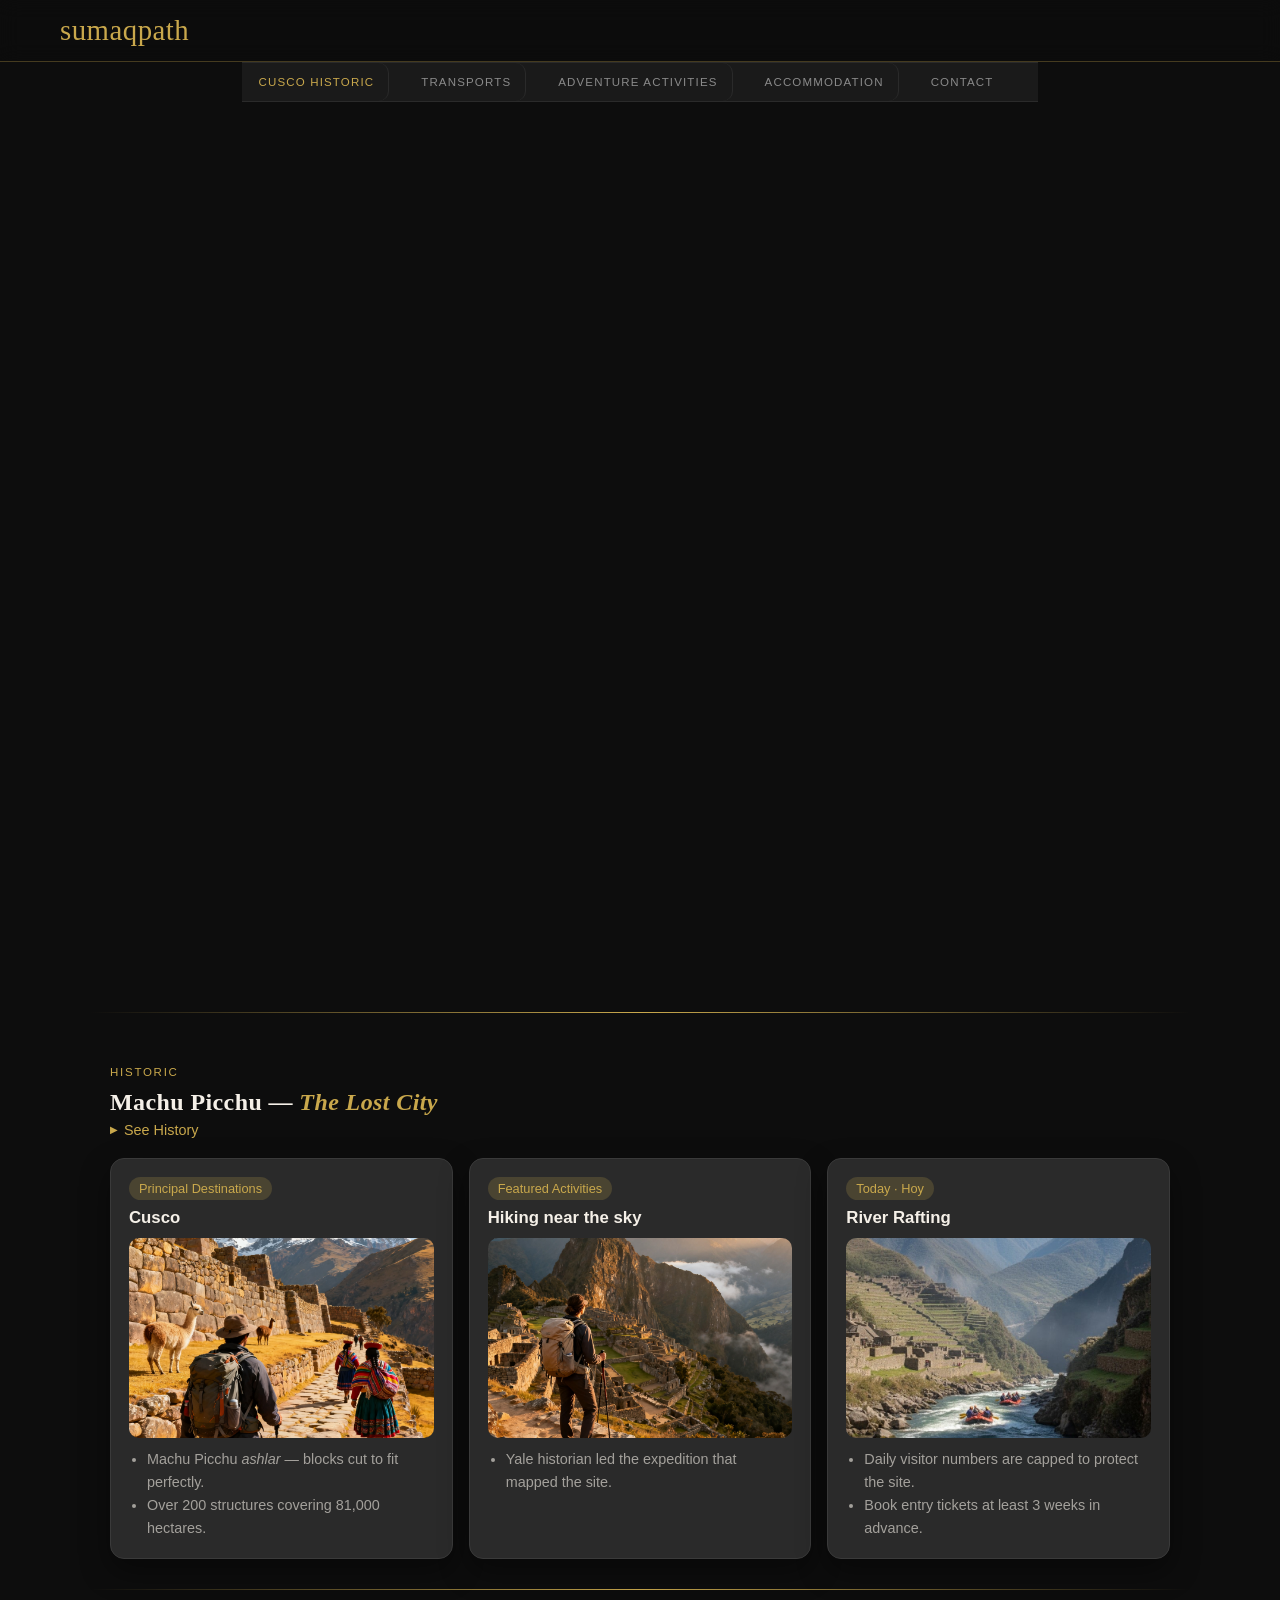
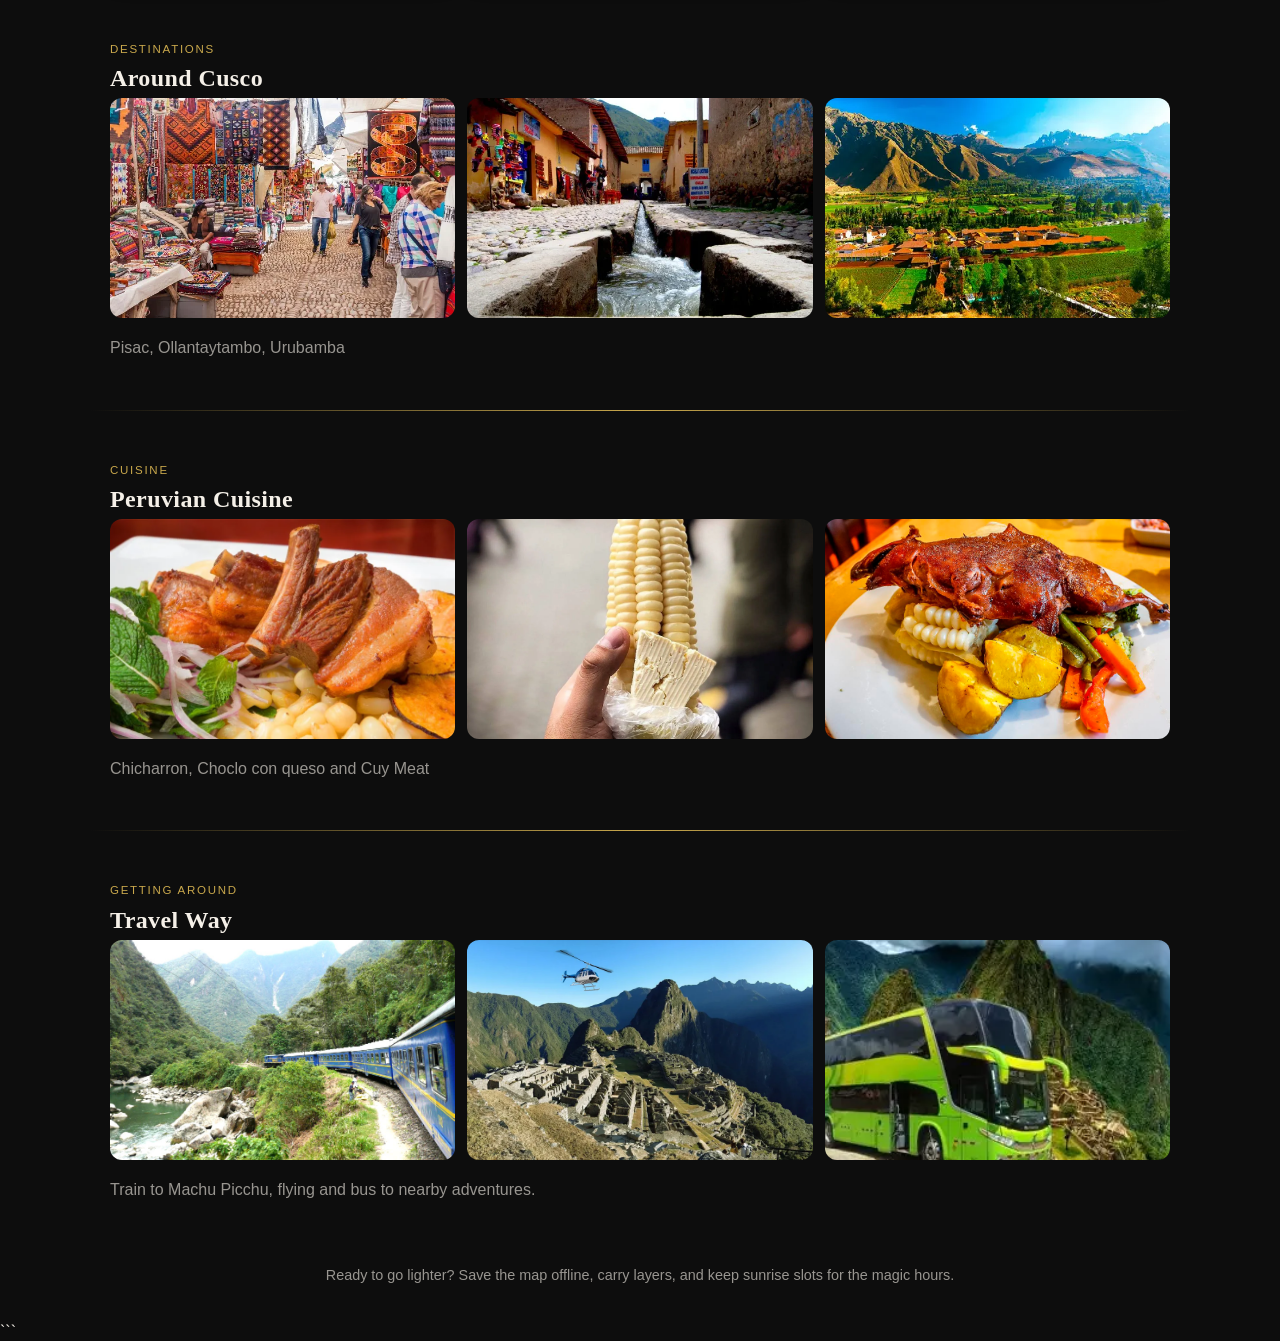
==== commit c93c9e57: "Update index.html" ====
--- a/index.html
+++ b/index.html
@@ -16,7 +16,7 @@
         </nav>
     </header>
 
-```
+
 <nav class="section-nav">
     <a href="cusco-historic.html" class="active">Cusco Historic</a>
     <a href="transports.html">Transports</a>
@@ -33,7 +33,7 @@
             <source src="istockphoto-2167293862-640_adpp_is.mp4" type="video/mp4">
         </video>
         <div>
-            <h1>Travelling near the sky</h1>
+            
         </div>
     </section>
 
